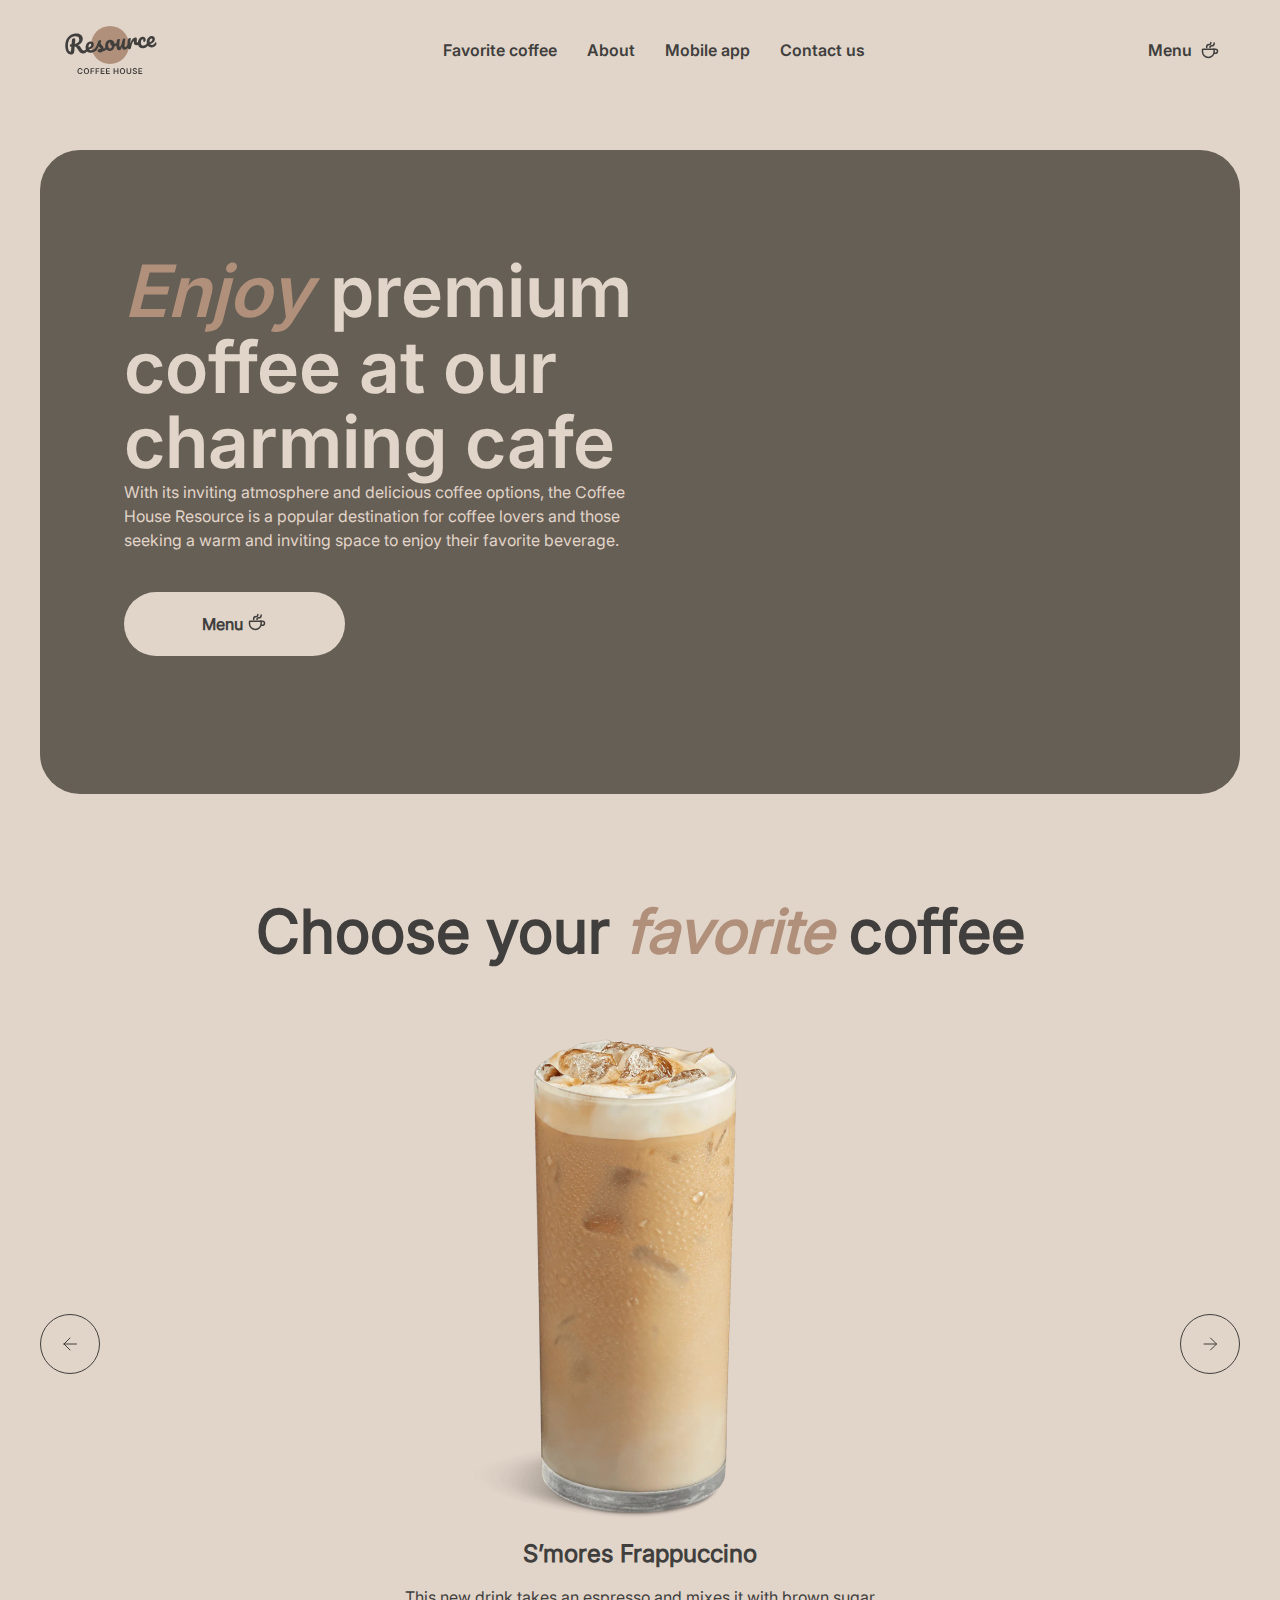
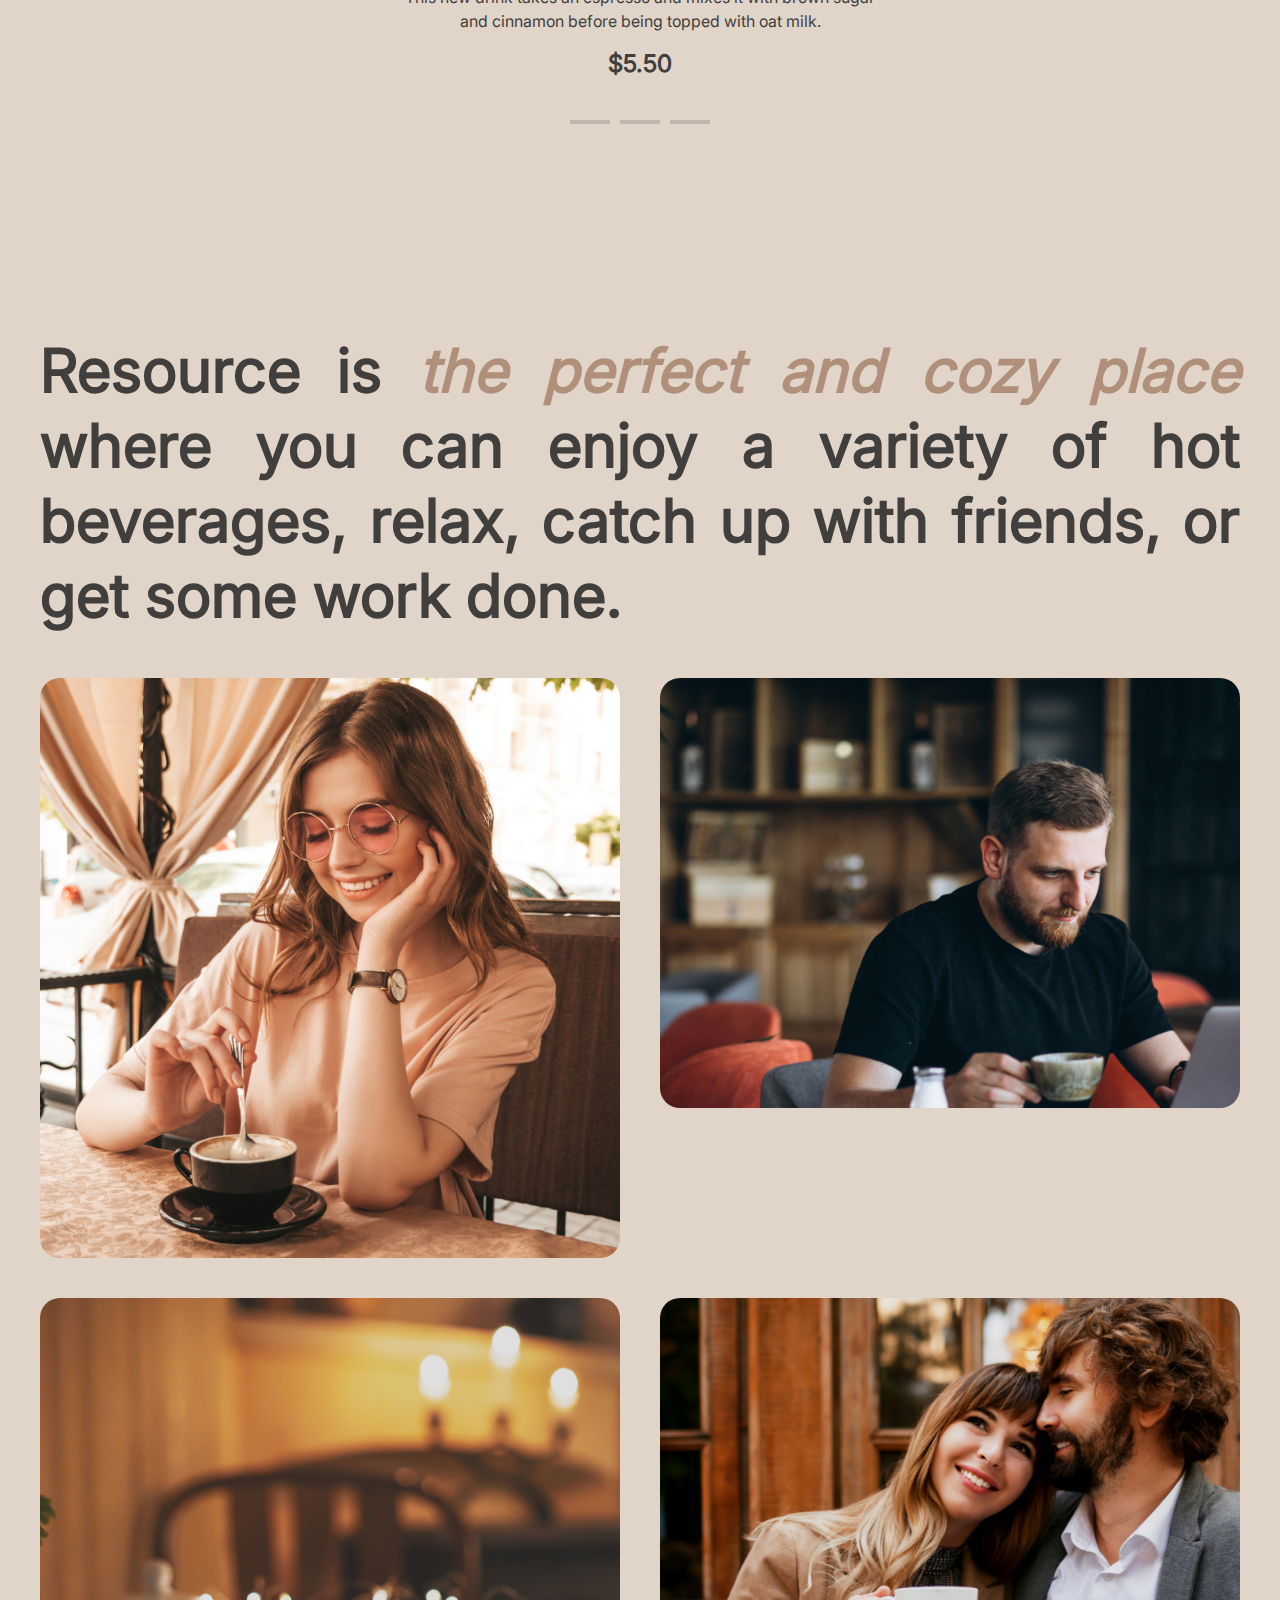
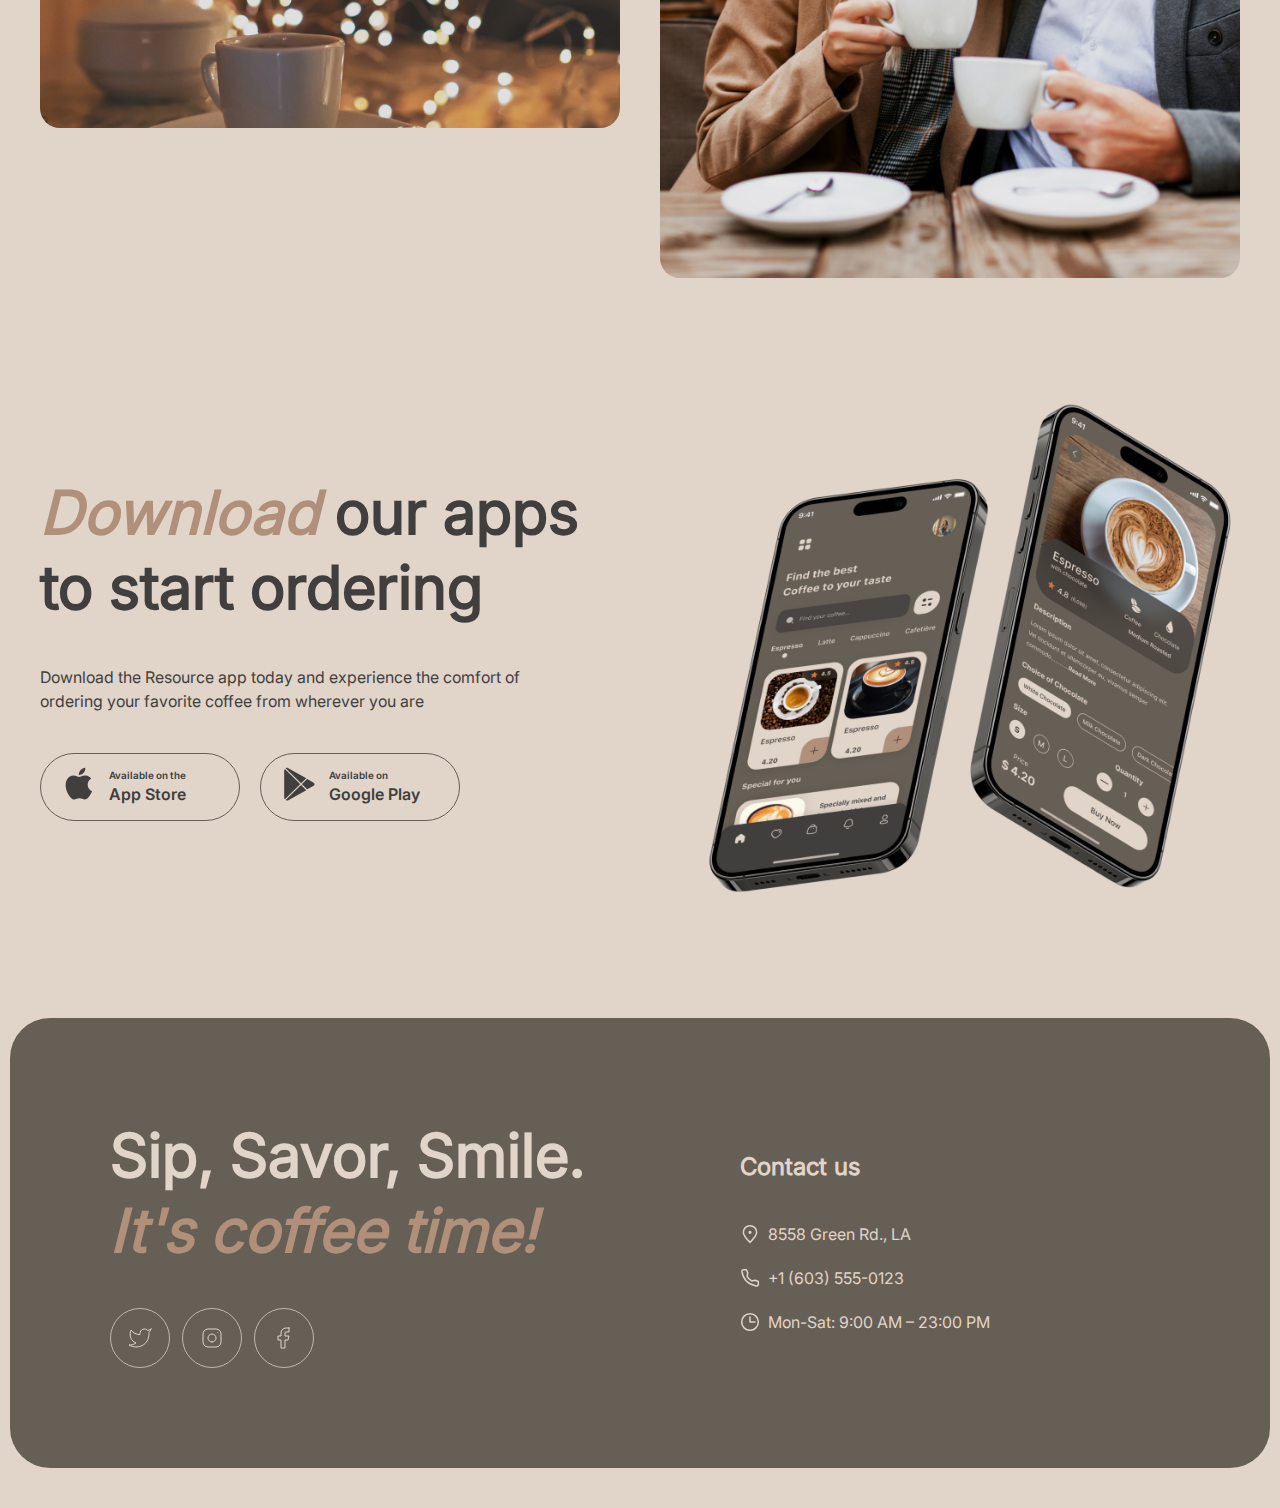
==== index.html @ 05551c0d "first commit" ====
<!DOCTYPE html>
<html lang="en">
  <head>
    <meta charset="UTF-8" />
    <meta name="viewport" content="width=device-width, initial-scale=1.0" />
    <link rel="stylesheet" href="./font/font.css" />
    <link rel="stylesheet" href="./style/style.css" />
    <link rel="stylesheet" href="./style/main.css" />
    <title>Coffee House</title>
  </head>
  <body>
    <div class="wrapper">
      <header>
        <div class="container">
          <div class="logo">
            <a href="index.html">
              <img src="./media/logo.svg" alt="logo" />
            </a>
          </div>
          <nav class="navbar">
            <ul class="navbar-list">
              <li class="navbar-list__item">
                <a href="index.html#">Favorite coffee</a>
              </li>
              <li class="navbar-list__item">
                <a href="index.html#">About</a>
              </li>
              <li class="navbar-list__item">
                <a href="index.html#">Mobile app</a>
              </li>
              <li class="navbar-list__item">
                <a href="index.html#">Contact us</a>
              </li>
            </ul>
          </nav>
          <a href="#menu" class="button_menu">
            <span>Menu</span>
            <img src="./media/coffee-cup.svg" alt="coffee-cup" />
          </a>

          <div class="burger">
            <div class="burger_icon"></div>
            <div class="burger_icon"></div>
          </div>
        </div>
      </header>

      <section>
        <div class="container">
          <div class="banner">
            <video
              src="./media/2909914-uhd_2732_1440_24fps.mp4"
              autoplay
              loop
              muted
            ></video>
            <div class="banner_text">
              <h1>
                <span class="accent_word">Enjoy</span> premium coffee at our
                charming cafe
              </h1>
              <p>
                With its inviting atmosphere and delicious coffee options, the
                Coffee House Resource is a popular destination for coffee lovers
                and those seeking a warm and inviting space to enjoy their
                favorite beverage.
              </p>

              <div class="banner_button">
                <a href="menuhtml">
                  <span>Menu</span>
                  <img src="./media/coffee-cup.svg" alt="coffeecup" />
                </a>
              </div>
            </div>
          </div>
        </div>
      </section>

      <section class="favorite">
        <div class="container choose">
          <h2>
            Choose your <span class="accent_word"> favorite </span> coffee
          </h2>
          <div class="slider">
            <div class="slicer">
              <div class="poli">
                <svg
                  width="14"
                  height="14"
                  viewBox="0 0 14 14"
                  fill="none"
                  xmlns="http://www.w3.org/2000/svg"
                >
                  <path
                    d="M13.5 7H1M1 7L7 1M1 7L7 13"
                    stroke="#403F3D"
                    stroke-linecap="round"
                    stroke-linejoin="round"
                  />
                </svg>
              </div>
              <div class="slicer-wrapper">
                <div class="slicer-slide">
                  <img src="./media/coffee-slider-1.png" alt="frap" />
                  <div class="slide-content">
                    <div class="title">S’mores Frappuccino</div>
                    <div class="description">
                      This new drink takes an espresso and mixes it with brown
                      sugar and cinnamon before being topped with oat milk.
                    </div>
                    <div class="price">$5.50</div>
                  </div>
                </div>
              </div>
              <div class="poli">
                <svg
                  width="14"
                  height="14"
                  viewBox="0 0 14 14"
                  fill="none"
                  xmlns="http://www.w3.org/2000/svg"
                >
                  <path
                    d="M1 7H13.5M13.5 7L7.5 1M13.5 7L7.5 13"
                    stroke="#403F3D"
                    stroke-linecap="round"
                    stroke-linejoin="round"
                  />
                </svg>
              </div>
            </div>
          <div class="bullets"></div>
          <div class="bullets"></div>
          <div class="bullets"></div>
        </div>
        </div>
      </section>

      <section>
        <div class="container">
          <div class="textblock">
            <h2>
              Resource is
              <span class="accent_word"> the perfect and cozy place </span>where
              you can enjoy a variety of hot beverages, relax, catch up with
              friends, or get some work done.
            </h2>
          </div>

          <div class="picblock-left">
            <div class="imgpic">
              <img src="./media/about-1.png" />
            </div>
            <div class="imgpic-hidden">
              <img src="./media/about-3.png" />
            </div>
          </div>

          <div class="picblock-right">
            <div class="imgpic-hidden">
              <img src="./media/about-2.png" />
            </div>
            <div class="imgpic">
              <img src="./media/about-4.png" />
            </div>
          </div>
        </div>
      </section>

      <section class="section-app">
        <div class="container">
          <div class="app-content">
            <h2>
              <span class="accent_word"> Download </span> our apps to start
              ordering
            </h2>
            <p class="app-content__text">
              Download the Resource app today and experience the comfort of
              ordering your favorite coffee from wherever you are
            </p>
            <div class="app-button__group">
              <a
                class="app-button"
                target="_blank"
                href="https://www.apple.com/app-store/"
              >
                <div class="app-button__svg">
                  <svg
                    width="36"
                    height="36"
                    viewBox="0 0 36 36"
                    fill="none"
                    xmlns="http://www.w3.org/2000/svg"
                  >
                    <path
                      d="M26.7063 18.6307C26.6694 14.6324 30.0641 12.6872 30.2193 12.5966C28.2967 9.86366 25.3169 9.49026 24.2697 9.46048C21.767 9.20369 19.3393 10.9206 18.0644 10.9206C16.764 10.9206 14.8008 9.48529 12.6848 9.52747C9.96196 9.56841 7.41468 11.1055 6.01762 13.4923C3.13444 18.359 5.28474 25.5108 8.04705 29.4446C9.42884 31.3712 11.0435 33.5223 13.1569 33.4466C15.2245 33.3635 15.9968 32.1614 18.4919 32.1614C20.9641 32.1614 21.6893 33.4466 23.8447 33.3983C26.0637 33.3635 27.4608 31.463 28.7942 29.519C30.3911 27.3108 31.0323 25.1362 31.0578 25.0245C31.0056 25.0071 26.7483 23.4229 26.7063 18.6307Z"
                      fill="#403F3D"
                    />
                    <path
                      d="M22.6347 6.87268C23.7468 5.51675 24.5076 3.67205 24.2964 1.80005C22.6869 1.86952 20.674 2.88554 19.5149 4.21169C18.4893 5.38029 17.5732 7.29571 17.8099 9.097C19.6179 9.2285 21.4743 8.20752 22.6347 6.87268Z"
                      fill="#403F3D"
                    />
                  </svg>
                </div>
                <div class="app-button__text">
                  <div class="app-button__subname">Available on the</div>
                  <div class="app-button__name">App Store</div>
                </div>
              </a>

              <a
                class="app-button"
                target="_blank"
                href="https://www.apple.com/app-store/"
              >
                <div class="app-button__svg">
                  <svg
                    width="36"
                    height="36"
                    viewBox="0 0 36 36"
                    fill="none"
                    xmlns="http://www.w3.org/2000/svg"
                  >
                    <path
                      d="M3.7558 3.20309C3.39335 3.57302 3.18359 4.14896 3.18359 4.89483V31.4995C3.18359 32.2454 3.39335 32.8213 3.7558 33.1913L3.84525 33.2725L19.1359 18.3701V18.0182L3.84525 3.11587L3.7558 3.20309Z"
                      fill="#403F3D"
                    />
                    <path
                      d="M26.0776 23.34L20.9863 18.3701V18.0182L26.0837 13.0482L26.1979 13.1129L32.2345 16.4618C33.9573 17.4122 33.9573 18.9761 32.2345 19.9325L26.1979 23.2754L26.0776 23.34Z"
                      fill="#403F3D"
                    />
                    <path
                      d="M25.2733 24.2008L20.0617 19.1196L4.68164 34.1167C5.25384 34.7031 6.18695 34.7738 7.24807 34.1873L25.2733 24.2008Z"
                      fill="#403F3D"
                    />
                    <path
                      d="M25.2733 12.1876L7.24807 2.20103C6.18695 1.62058 5.25384 1.69125 4.68164 2.27772L20.0617 17.2688L25.2733 12.1876Z"
                      fill="#403F3D"
                    />
                  </svg>
                </div>
                <div class="app-button__text">
                  <div class="app-button__subname">Available on</div>
                  <div class="app-button__name">Google Play</div>
                </div>
              </a>
            </div>
          </div>
          <div class="app-pic">
            <img src="./media/mobile-screens.png" />
          </div>
        </div>
      </section>

      <footer>
        <div class="container">
          <div class="footer-box">
            <div class="fut-left">
              <h2>
                Sip, Savor, Smile.
                <br />
                <span class="accent_word">It's coffee time!</span>
              </h2>
              <div class="fut-social">
                <a class="footer-social__border">
                  <svg
                    width="24"
                    height="24"
                    viewBox="0 0 24 24"
                    fill="none"
                    xmlns="http://www.w3.org/2000/svg"
                  >
                    <path
                      d="M23 3.01006C23 3.01006 20.9821 4.20217 19.86 4.54006C19.2577 3.84757 18.4573 3.35675 17.567 3.13398C16.6767 2.91122 15.7395 2.96725 14.8821 3.29451C14.0247 3.62177 13.2884 4.20446 12.773 4.96377C12.2575 5.72309 11.9877 6.62239 12 7.54006V8.54006C10.2426 8.58562 8.50127 8.19587 6.93101 7.4055C5.36074 6.61513 4.01032 5.44869 3 4.01006C3 4.01006 -1 13.0101 8 17.0101C5.94053 18.408 3.48716 19.109 1 19.0101C10 24.0101 21 19.0101 21 7.51006C20.9991 7.23151 20.9723 6.95365 20.92 6.68006C21.9406 5.67355 23 3.01006 23 3.01006Z"
                      stroke="#E1D4C9"
                      stroke-linecap="round"
                      stroke-linejoin="round"
                    />
                  </svg>
                </a>
                <a class="footer-social__border">
                  <svg
                    width="24"
                    height="24"
                    viewBox="0 0 24 24"
                    fill="none"
                    xmlns="http://www.w3.org/2000/svg"
                  >
                    <path
                      d="M12 16C14.2091 16 16 14.2091 16 12C16 9.79086 14.2091 8 12 8C9.79086 8 8 9.79086 8 12C8 14.2091 9.79086 16 12 16Z"
                      stroke="#E1D4C9"
                      stroke-linecap="round"
                      stroke-linejoin="round"
                    />
                    <path
                      d="M3 16V8C3 5.23858 5.23858 3 8 3H16C18.7614 3 21 5.23858 21 8V16C21 18.7614 18.7614 21 16 21H8C5.23858 21 3 18.7614 3 16Z"
                      stroke="#E1D4C9"
                    />
                    <path
                      d="M17.5 6.51L17.51 6.49889"
                      stroke="#E1D4C9"
                      stroke-linecap="round"
                      stroke-linejoin="round"
                    />
                  </svg>
                </a>
                <a class="footer-social__border">
                  <svg
                    width="24"
                    height="24"
                    viewBox="0 0 24 24"
                    fill="none"
                    xmlns="http://www.w3.org/2000/svg"
                  >
                    <path
                      d="M17 2H14C12.6739 2 11.4021 2.52678 10.4645 3.46447C9.52678 4.40215 9 5.67392 9 7V10H6V14H9V22H13V14H16L17 10H13V7C13 6.73478 13.1054 6.48043 13.2929 6.29289C13.4804 6.10536 13.7348 6 14 6H17V2Z"
                      stroke="#E1D4C9"
                      stroke-linecap="round"
                      stroke-linejoin="round"
                    />
                  </svg>
                </a>
              </div>
            </div>
            <div class="fut-right">
              <div class="fut-right-head">Contact us</div>
              <div class="fut-num">
                <a
                  target="_blank"
                  href="https://www.google.com/maps/dir/%D0%94%D0%BE%D1%81+%D0%9B%D0%BE%D0%BC%D0%B0%D1%81+Dos+Lomas/50.906,34.793992/@-51.9264527,-60.2954743,8.68z/data=!4m8!4m7!1m5!1m1!1s0xbc2ae1400f868f63:0x9d1201ed77d19d2d!2m2!1d-59.25!2d-51.783333!1m0?hl=ru&amp;entry=ttu"
                  class="footer-contact-item underline-hover"
                >
                  <img src="./media/pin-alt.svg" alt="pin-alt" />
                  <span class="footer-text">8558 Green Rd., LA</span>
                </a>
                <a
                  href="tel:+77292490039"
                  class="footer-contact-item underline-hover"
                >
                  <img src="./media/phone.svg" alt="phone" />
                  <span class="footer-text">+1 (603) 555-0123</span>
                </a>
                <div class="footer-contact-item">
                  <img src="./media/clock.svg" alt="clock" />
                  <span class="footer-text">Mon-Sat: 9:00 AM – 23:00 PM</span>
                </div>
              </div>
            </div>
          </div>
        </div>
      </footer>
    </div>
  </body>
</html>
---- font/font.css ----
@font-face {
  font-family: "Inter-Reg";
  src: url("./Inter_18pt-Regular.ttf");
  font-weight: 400;

}
@font-face {
    font-family: "Inter-bold";
    src: url("./Inter_18pt-SemiBold.ttf");
font-weight: 400;
}
---- style/style.css ----
/* Reset and base styles  */
* {
  padding: 0px;
  margin: 0px;
  border: none;
}

*,
*::before,
*::after {
  box-sizing: border-box;
}

/* Links */

a,
a:link,
a:visited {
  text-decoration: none;
  color: inherit;
}

a:hover {
  text-decoration: none;
}

/* Common */
aside,
nav,
footer,
header,
section,
main {
  display: block;
}

h1,
h2,
h3,
h4,
h5,
h6,
p {
  font-size: inherit;
  font-weight: inherit;
}

ul,
ul li {
  list-style: none;
}

img {
  vertical-align: top;
}

img,
svg {
  max-width: 100%;
  height: auto;
}

address {
  font-style: normal;
}

/* Form */

input,
textarea,
button,
select {
  font-family: inherit;
  font-size: inherit;
  color: inherit;
  background-color: transparent;
}

input::-ms-clear {
  display: none;
}

button,
input[type="submit"] {
  display: inline-block;
  box-shadow: none;
  background-color: transparent;
  background: none;
  cursor: pointer;
}

input:focus,
input:active,
button:focus,
button:active {
  outline: none;
}

button::-moz-focus-inner {
  padding: 0;
  border: 0;
}

label {
  cursor: pointer;
}

legend {
  display: block;
}
body {
  --text-dark: #403f3d;
  --text-light: #e1d4c9;
  --text-accent: #b0907a;
  --back-body: #e1d4c9;
  --back-container: #665f55;
  --back-backdrop: #403f3d;
  --border-light: #c1b6ad;
  --border-dark: #665f55;
  color: var(--text-dark);
  background-color: var(--back-body);
  font-size: 16px;
  font-weight: 400;
  line-height: 24px;
  font-family: "Inter-Reg";
}
.wrapper {
}
.container {
  max-width: 1960px;
  padding: 0 40px;
  margin: 0 auto;
  z-index: -1;

  /* max-height: 664px; */
}

h1 {
  font-size: 72px;
  font-weight: 600;
  line-height: 75.6px;
  font-family: "Inter-bold";
}
h2 {
  font-size: 60px;
  font-weight: 600;
  line-height: 75px;
  font-family: "Inter-Reg";
}

section {
  padding: 50px 0;
}
@media (max-width: 1000px) {
  .container{
    padding: 0 40px;
  }
}
@media (max-width: 500px) {
  h1 {
    font-size: 42px;
    font-weight: 600;
    line-height: 48.36px;
    font-family: "Inter-bold";
  }
  h2 {
    font-size: 32px;
    font-weight: 600;
    line-height: 40px;
    font-family: "Inter-Reg";
    text-align: left;
  }
  .container{
    padding: 0 16px;
  }
}
.head-text__menu{
  text-align: center;

}
---- style/main.css ----
/* ----------------------------------------- header -------------------------------------*/
header {
  font-family: "Inter-Reg";
  font-family: "Inter-bold";
  margin: 20px;
}
header .container {
  display: flex;
  justify-content: space-between;
  align-items: center;
}
header a {
  color: var(--text-dark);
}
.logo {
}
.logo img {
}
.navbar {
}
.navbar-list {
  display: flex;
  gap: 30px;
}
.navbar-list__item {
}
.navbar-list__item a {
}
.button_menu {
  display: flex;
  gap: 8px;
  align-items: center;
}
.menubar a {
}

/* ------------------------------- main banner --------------------------- */
button:hover {
  text-decoration: underline;
  height: 3px;
  color: var(--text-dark);
  width: 0%;
  transition: width 0.4s ease-in-out;
}
video {
  width: 100%;
  height: 644px;
  border-radius: 40px;
  object-fit: cover;
  position: relative;
}
.accent_word {
  color: var(--text-accent);
  font-style: oblique;
}
.banner_text {
  color: var(--text-light);
  position: absolute;
  width: 44%;
  top: 16%;
  left: 7%;
  /* display: flex; */
  flex-direction: column;
  justify-content: space-between;
  align-items: flex-start;
}
p {
  font-size: 16px;
  font-weight: 400;
  line-height: 24px;
  /* font-family: "Inter-Reg"; */
  /* position: absolute; */
}
.banner {
  display: block;
  width: 100%;
  align-items: center;
  height: 644px;
  background: var(--back-container);
  border-radius: 40px;
  position: relative;
}
.banner_button {
  display: flex;
  align-items: flex-end;
  width: fit-content;
  font-weight: 600;
  color: var(--text-dark);
  cursor: pointer;
  padding: 20px 78px;
  border-radius: 100px;
  background-color: var(--text-light);
  justify-content: end;
  box-sizing: border-box;
  align-items: flex-end;
  margin: 40px 0px;
}
@media (max-width: 1000px) {
  .banner_text {
    width: 100%;
    height: 100%;
    top: 0%;
    left: 0%;
    padding: 100px 98px 100px 60px;
  }
}
@media (max-width: 730px) {
  .banner_text {
    width: 100%;
    height: 100%;
    top: 0%;
    left: 0%;
    padding: 60px 16px;
  }
  .banner_text h1 {
    font-size: 42px;
    font-weight: 600;
    line-height: 48.36px;
    font-family: "Inter-bold";
  }
}

/* ------------------------------- slider --------------------------- */

.favorite {
  justify-content: space-between;
}
.container.choose {
  text-align: center;
}
.favorite.slider {
  /* position: relative; */
  display: flex;
  justify-content: center;
  align-items: center;
}
.slicer {
  overflow: hidden;
  width: 100%;
  justify-content: space-between;
  padding-bottom: 30px;
  display: flex;
  align-items: center;
  padding-top: 40px;
}
.slicer-slide {
  display: flex;
  flex-direction: column;
  align-items: center;
  cursor: grab;
  justify-content: center;
  align-content: center;
}

.description {
}
.slide-content {
  display: flex;
  flex-direction: column;
  align-items: center;
  gap: 16px;
  max-width: 480px;
  text-align: center;
}
.card {
  display: none;
}
.card.active {
  display: block;
}
.slide-content .price {
  font-weight: 600;
  font-size: 24px;
  line-height: 30px;
}
.slide-content .title {
  font-weight: 600;
  font-size: 24px;
  line-height: 30px;
}
.slicer-wrapper {
  display: flex;
  transition: all 0.7s;
}
.slicerbut {
  position: absolute;
  display: flex;
  justify-content: center;
  align-items: center;
  height: 60px;
  width: 60px;
  border: 1px solid var(--text-dark);
  border-radius: 50%;
  transform: rotate(180deg);
  align-items: stretch;
}
.slicerbut-next {
  top: 45%;
  right: 0%;
  transform: rotate(180deg);
}
.slicerbut-prev {
  top: 45%;
  left: 0%;
  transform: rotate(180deg);
}

.poli {
  width: 60px;
  height: 60px;
  border-radius: 50%;
  border: 1px solid var(--text-dark);
  justify-content: center;
  display: flex;
  align-items: center;
}
.slider .bullets {
  width: 40px;
  height: 4px;
  border: 1px solid var(--border-light);
  background-color: var(--border-light);
  justify-content: center;
  margin: 3px;
  display: inline-flex;
}
@media (max-width: 1000px) {
  .navbar,
  .button_menu {
    display: none;
  }
  .slicer {
    width: 100%;
  }
  .burger {
    display: flex;
    width: 100%;
    padding: 10px 18px;
    box-shadow: 0px 1px 1px rgba(0, 0, 0, 0.15);
    border-radius: 3px;
  }
}
@media (max-width: 500px) {
  .textblock {
    align-items: start;
  }
  .poli {
    display: none;
  }
  .footer-box {
    flex-direction: column;
  }
}
.burger {
  display: none;
  justify-content: center;
  flex-direction: column;
  align-items: center;
  position: relative;
  width: 44px;
  height: 44px;
  gap: 8px;
  cursor: pointer;
  border: 1px solid var(--text-dark);
  border-radius: 50%;
}
.burger_icon {
  width: 16px;
  height: 1.5px;
  background-color: var(--text-dark);
  /* position: absolute; */
  transition: all 0.3s;
}
/* .burger_icon:ch2 {
  transform: rotate(0) translate(-0, -4px);
}
.burger_icon:ch1 {
  transform: rotate(0) translate(0, 4px);
} */
.textblock {
  text-align: justify;
  flex-wrap: nowrap;
  padding-top: 100px;
  padding-bottom: 45px;
}
.choose h2 {
  text-align: center;
}
.picblock-left {
  display: flex;
  /* flex-direction: column; */
  gap: 40px;
  justify-content: left;
  width: 100%;
  padding-bottom: 40px;
}
.picblock-right {
  display: flex;
  /* flex-direction: column; */
  gap: 40px;
  justify-content: right;
  width: 100%;
}
.imgpic {
  overflow: hidden;
  border-radius: 20px;
  max-width: 660px;
  max-height: 590px;
  display: grid;
}
.imgpic-hidden {
  overflow: hidden;
  border-radius: 20px;
  max-width: 660px;
  max-height: 430px;
}
.picbox {
  max-width: 1380px;
  padding: 0 10px;
  margin: 0 auto;
  height: 100%;
}

/*------------------------------------ section-app ------------------------------------ */

.section-app {
}
.section-app .container {
  display: flex;
  justify-content: space-between;
  align-items: center;
}

.app-content {
  width: 45%;
  display: flex;
  flex-direction: column;
  gap: 40px;
}
.app-content h2 {
}
.app-content__text {
}
.app-button__group {
  display: flex;
  align-items: center;
  flex-wrap: wrap;
  gap: 20px;
}

.app-button {
  width: 200px;
  display: flex;
  align-items: center;

  gap: 8px;
  color: var(--text-dark);
  gap: 12px;
  background-color: transparent;
  padding: 12px 20px;
  border: 1px solid var(--border-dark);
  border-radius: 100px;
  cursor: pointer;
  transition: all 0.3s;
}
.app-button__svg {
}
.app-button__text {
  display: flex;
  flex-direction: column;
  justify-content: space-between;
  font-family: "Inter-bold";
  font-weight: 600;
  text-wrap: nowrap;
}

.app-button__subname {
  font-size: 10px;
  line-height: 14px;
}
.app-button__name {
}
.app-pic {
  width: 45%;
}
@media (max-width: 1000px) {
  .section-app .container {
    flex-direction: column;
    gap: 100px;
  }
  .app-content {
    width: 100%;
  }
  .app-pic {
    width: 100%;
  }
  .imgpic-hidden {
    visibility: hidden;
    display: none;
  }
}
@media (max-width: 500px) {
  .imgpic-hidden {
    visibility: hidden;
    display: none;
  }
  .footer-box {
    flex-direction: column;
    flex-wrap: wrap;
  }
}
/*------------------------------------ section-app end ------------------------------------ */
/* .appbox {
  display: flex;
  justify-content: space-between;
  padding-left: 40px;
  padding-right: 40px;
} */
/* .apptext {
  width: 45%;
  display: flex;
  flex-direction: column;
  gap: 40px;
  text-align: left;
} */
/* .picapp {
  width: 45%;
} */

footer {
  margin-top: 50px;
  margin-bottom: 40px;
}
footer .container {
  max-width: 1360px;
  padding: 0 10px;
  margin: 0 auto;
  max-height: 100%;
}
.footer-box {
  display: flex;
  align-items: center;
  gap: 100px;
  padding: 100px;
  border-radius: 40px;
  background-color: var(--border-dark);
}
.fut-left {
  width: 50%;
  color: var(--text-light);
  display: flex;
  justify-content: left;
  text-wrap: nowrap;
  flex-direction: column;
}
.fut-social {
  display: flex;
  gap: 12px;
  margin-top: 40px;
}
.footer-social__border {
  height: 60px;
  width: 60px;
  display: flex;
  justify-content: center;
  align-items: center;
  border-radius: 50%;
  border: 1px solid var(--border-light);
  cursor: pointer;
  transition: all 0.3s;
}
.fut-right {
  display: flex;
  justify-content: right;
  flex-direction: column;
}
.fut-right-head {
  font-weight: 600;
  font-size: 24px;
  line-height: 30px;
  color: var(--text-light);
}
.fut-num {
  display: flex;
  flex-direction: column;
  gap: 20px;
  padding-top: 40px;
}
.footer-contact-item {
  width: fit-content;
  display: flex;
  gap: 8px;
}
.footer-text {
  color: var(--text-light);
  font-family: "Inter-Reg";
  font-size: medium;
}
.butapp-text {
  display: flex;
  flex-direction: column;
  gap: 2px;
  transition: all 0.3s;
}

@media (max-width: 1000px) {
  .footer-box {
    flex-direction: column;
    align-items: flex-start;
  }
}
@media (max-width: 500px) {
  .footer-box {
    flex-direction: column;
    align-items: flex-start;
  }
}
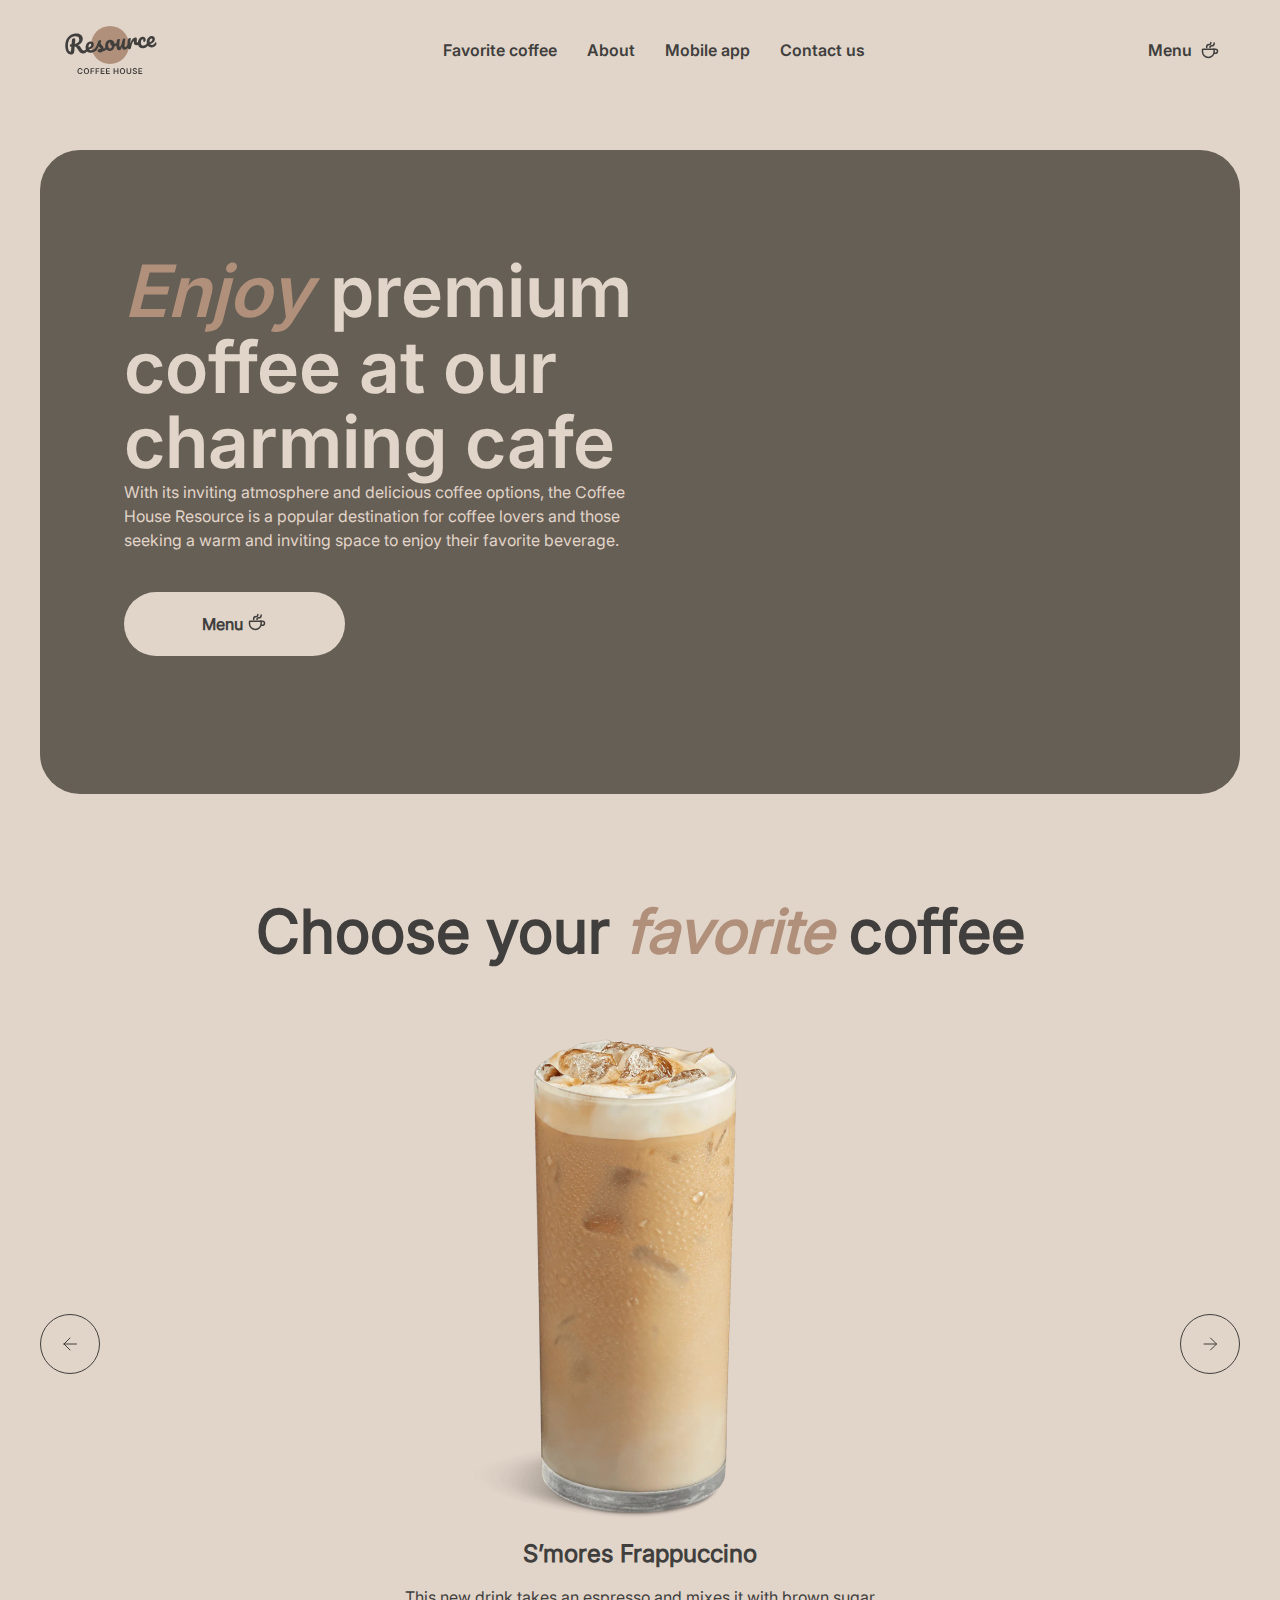
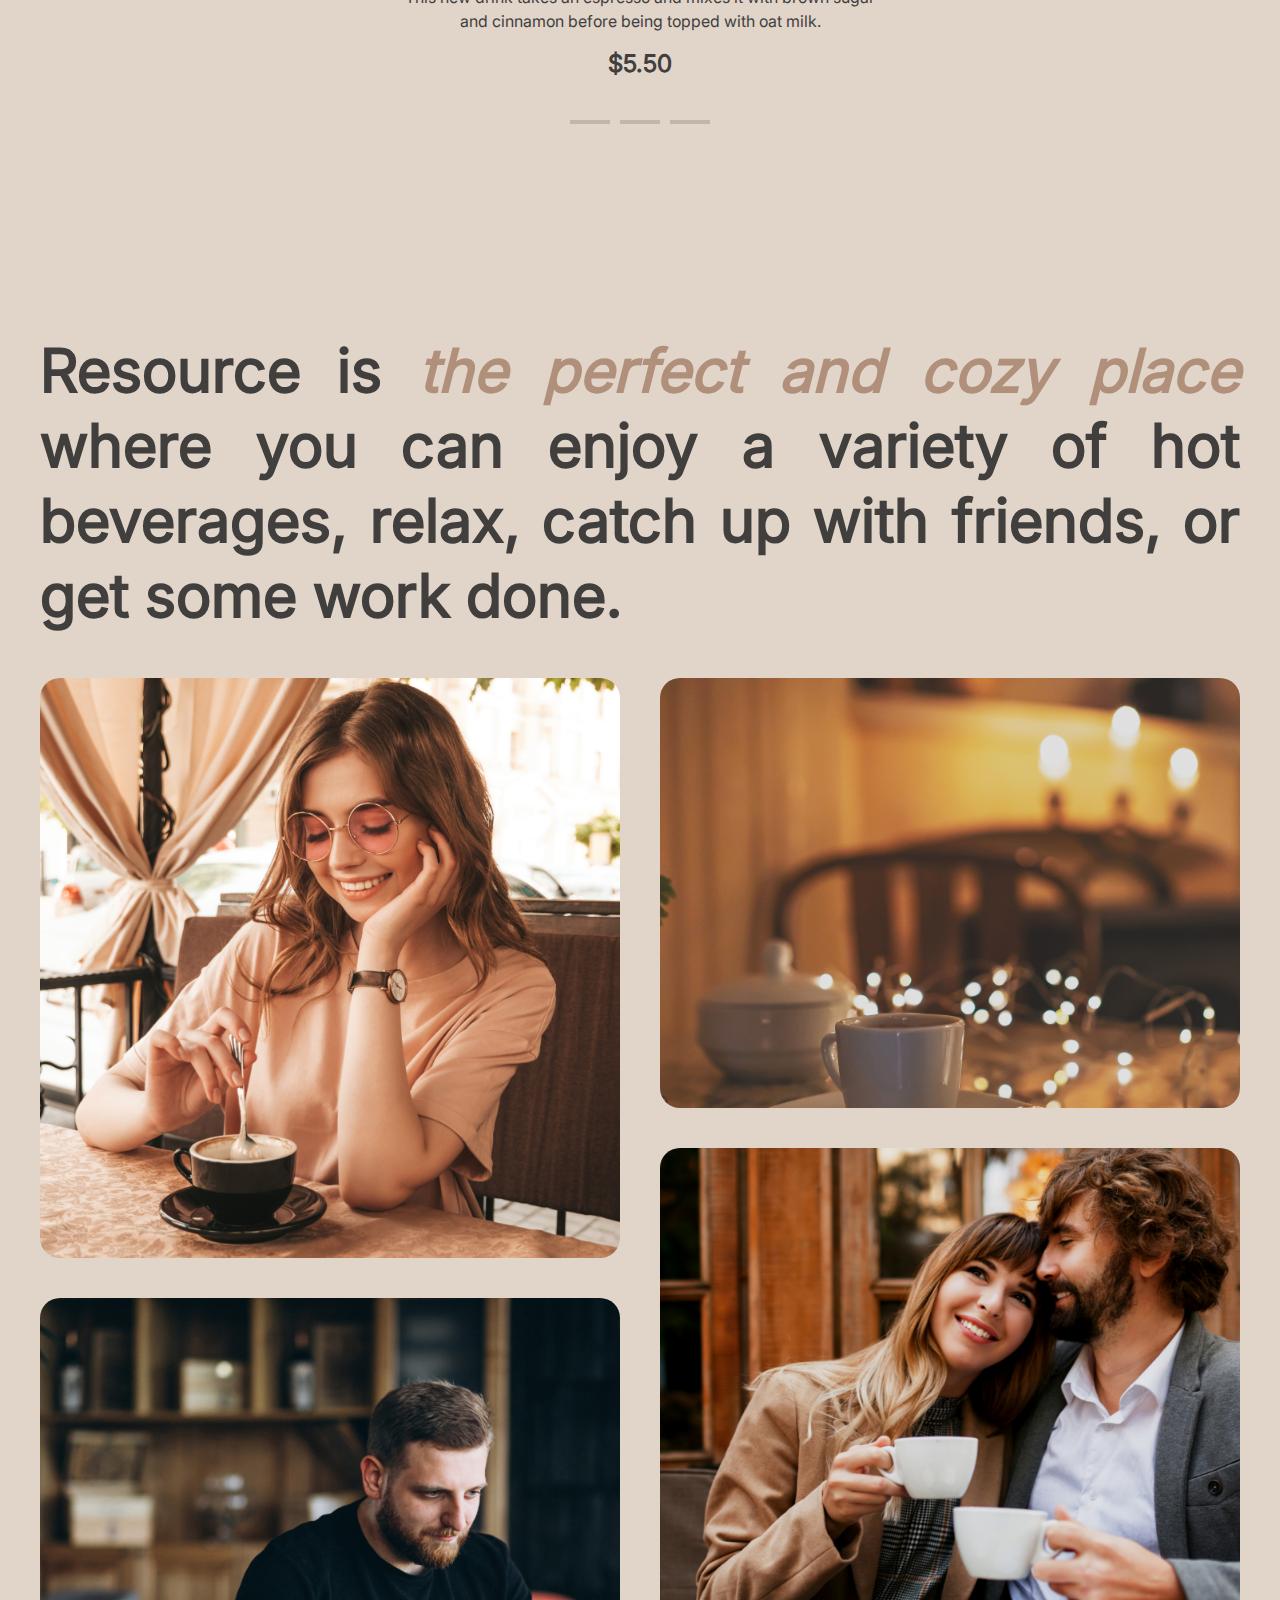
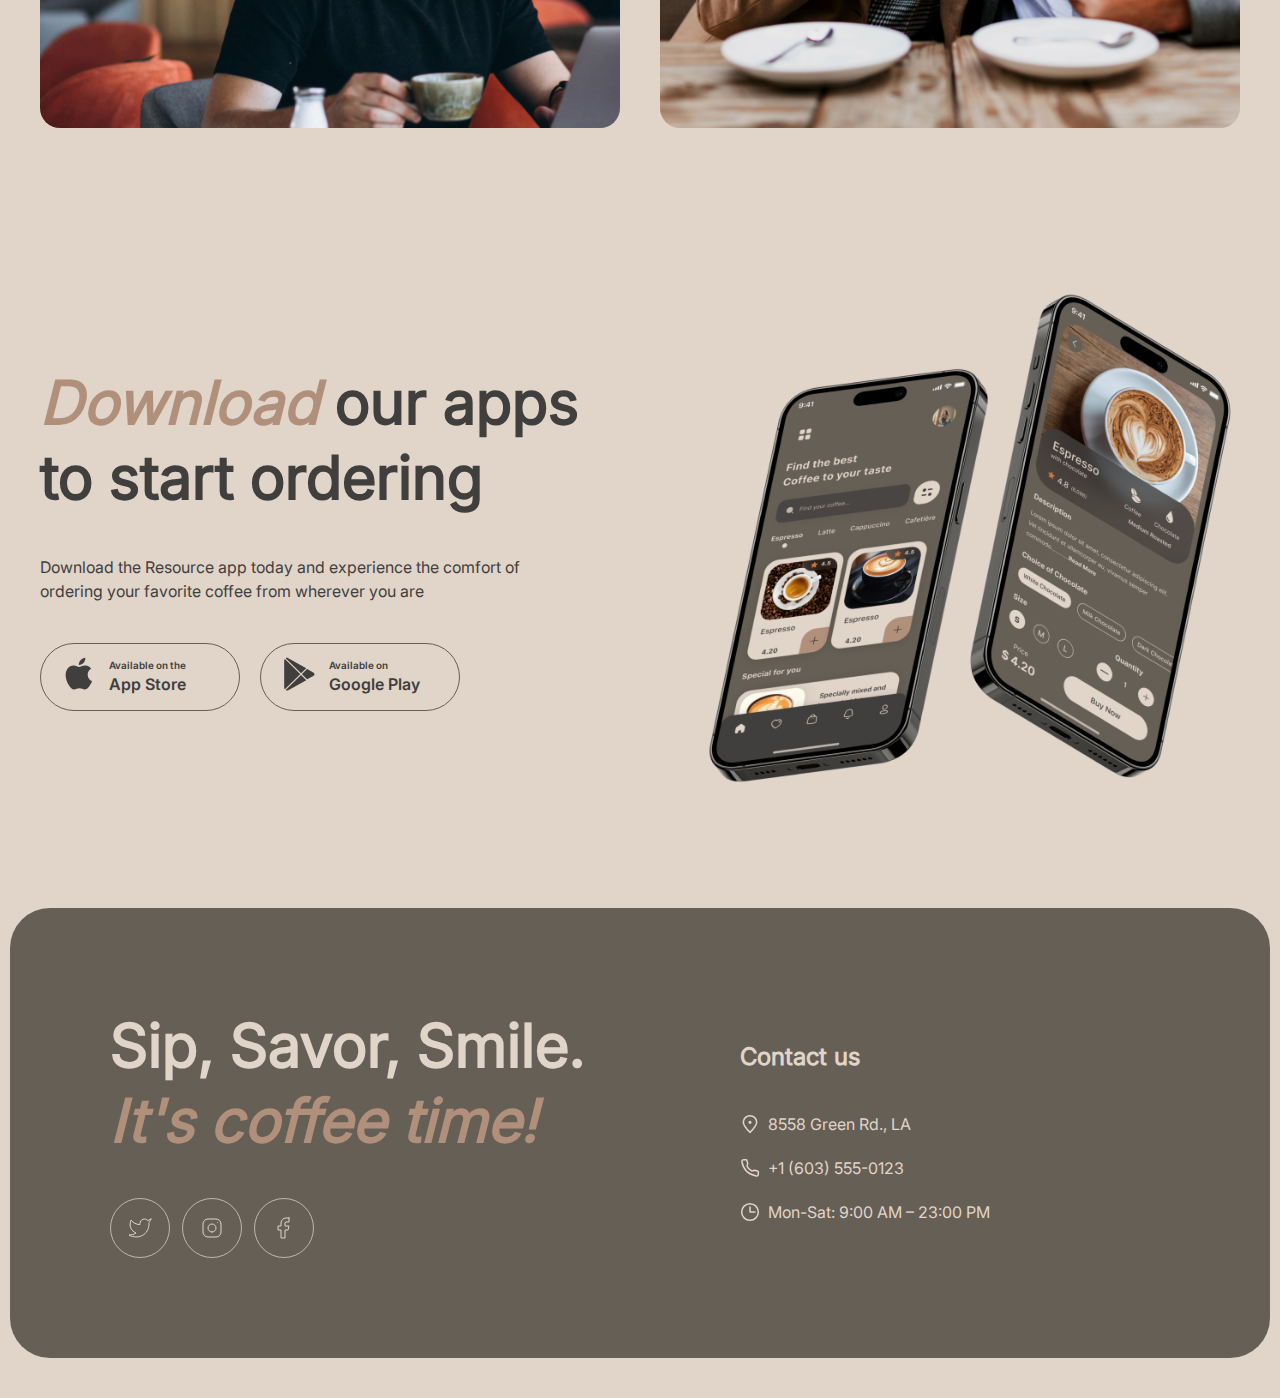
==== commit 16cb456f: "fix: fix some bags" ====
--- a/index.html
+++ b/index.html
@@ -33,7 +33,7 @@
               </li>
             </ul>
           </nav>
-          <a href="#menu" class="button_menu">
+          <a href="./menu.html" class="button_menu">
             <span>Menu</span>
             <img src="./media/coffee-cup.svg" alt="coffee-cup" />
           </a>
@@ -44,7 +44,6 @@
           </div>
         </div>
       </header>
-
       <section>
         <div class="container">
           <div class="banner">
@@ -136,36 +135,36 @@
         </div>
         </div>
       </section>
-
       <section>
         <div class="container">
           <div class="textblock">
             <h2>
               Resource is
               <span class="accent_word"> the perfect and cozy place </span>where
-              you can enjoy a variety of hot beverages, relax, catch up with
+              you can enjoy a variety of hot beverages, relax, catch up with 
               friends, or get some work done.
             </h2>
           </div>
-
-          <div class="picblock-left">
-            <div class="imgpic">
-              <img src="./media/about-1.png" />
-            </div>
-            <div class="imgpic-hidden">
-              <img src="./media/about-3.png" />
-            </div>
-          </div>
-
-          <div class="picblock-right">
-            <div class="imgpic-hidden">
-              <img src="./media/about-2.png" />
-            </div>
-            <div class="imgpic">
-              <img src="./media/about-4.png" />
-            </div>
-          </div>
-        </div>
+          <div class="picblock">
+            <div class="picblock-left">
+              <div class="imgpic">
+                <img src="./media/about-1.png" />
+              </div>
+              <div class="imgpic-hidden">
+                <img src="./media/about-3.png" />
+              </div>
+            </div>
+          
+            <div class="picblock-right">
+              <div class="imgpic-hidden">
+                <img src="./media/about-2.png" />
+              </div>
+              <div class="imgpic">
+                <img src="./media/about-4.png" />
+              </div>
+            </div>
+          </div>
+         
       </section>
 
       <section class="section-app">
--- a/style/style.css
+++ b/style/style.css
@@ -127,7 +127,7 @@
 .wrapper {
 }
 .container {
-  max-width: 1960px;
+  max-width: 1360px;
   padding: 0 40px;
   margin: 0 auto;
   z-index: -1;
@@ -174,7 +174,15 @@
     padding: 0 16px;
   }
 }
+.container-menu{
+
+}
+.title-menu{
+display: flex;
+justify-content: center;
+}
 .head-text__menu{
   text-align: center;
-
+  max-width: 800px;
+ 
 }
--- a/style/main.css
+++ b/style/main.css
@@ -285,9 +285,13 @@
 .choose h2 {
   text-align: center;
 }
+.picblock {
+  display: flex;
+  gap: 40px;
+}
 .picblock-left {
   display: flex;
-  /* flex-direction: column; */
+  flex-direction: column;
   gap: 40px;
   justify-content: left;
   width: 100%;
@@ -295,7 +299,7 @@
 }
 .picblock-right {
   display: flex;
-  /* flex-direction: column; */
+  flex-direction: column;
   gap: 40px;
   justify-content: right;
   width: 100%;
@@ -382,6 +386,15 @@
 .app-pic {
   width: 45%;
 }
+.card-menu {
+  min-height: 506px;
+  display: none;
+  grid-template-columns: 1fr;
+  grid-template-rows: 310px 1fr;
+  border-radius: 40px;
+  border: 1px solid var(--border-light);
+  cursor: pointer;
+}
 @media (max-width: 1000px) {
   .section-app .container {
     flex-direction: column;
@@ -397,6 +410,9 @@
     visibility: hidden;
     display: none;
   }
+  /* .menu-catalogue{
+grid-template-columns: repeat(2, 1fr);
+  } */
 }
 @media (max-width: 500px) {
   .imgpic-hidden {
@@ -407,6 +423,13 @@
     flex-direction: column;
     flex-wrap: wrap;
   }
+  /* .menu-catalogue{
+grid-template-columns: none;
+  } */
+}
+.menu-container {
+  margin-left: 40px;
+  margin-right: 40px;
 }
 /*------------------------------------ section-app end ------------------------------------ */
 /* .appbox {
@@ -514,3 +537,79 @@
     align-items: flex-start;
   }
 }
+.head-menu__buttons {
+  display: flex;
+  justify-content: center;
+  gap: 16px;
+  margin-bottom: 40px;
+  margin-top: 40px;
+}
+.button-item__menu {
+  display: flex;
+  align-items: center;
+  gap: 8px;
+  border-radius: 100px;
+  background-color: transparent;
+  border: 1px solid var(--border-light);
+  padding: 8px 16px 8px 8px;
+  cursor: pointer;
+  transition: all 0.3s;
+}
+.button-item {
+  display: flex;
+  justify-content: center;
+  align-items: center;
+  width: 30px;
+  height: 30px;
+  border-radius: 50%;
+  background-color: var(--border-light);
+  transition: all 0.3s;
+}
+.menu-catalogue {
+  display: grid;
+  grid-template-columns: repeat(4, 1fr);
+  gap: 40px;
+}
+.menu-catalogue img {
+  width: 100%;
+  height: 100%;
+  object-fit: cover;
+}
+
+@media (max-width: 1000px) {
+  .menu-catalogue {
+    grid-template-columns: repeat(2, 1fr);
+  }
+}
+@media (max-width: 500px) {
+  .menu-catalogue {
+    grid-template-columns: repeat(1, 1fr);
+  }
+}
+.menu-card__img {
+  overflow: hidden;
+  height: 100%;
+  border-radius: 40px;
+}
+.menu-card__info {
+  height: 100%;
+  display: grid;
+  grid-template-rows: auto 1fr auto;
+  gap: 12px;
+  padding: 20px;
+}
+.menu-card__head {
+  font-weight: 600;
+  font-size: 24px;
+  line-height: 30px;
+}
+.menu-card__text {
+}
+.menu-card__price {
+  font-weight: 600;
+  font-size: 24px;
+  line-height: 30px;
+}
+.card-menu.active {
+  display: grid;
+}
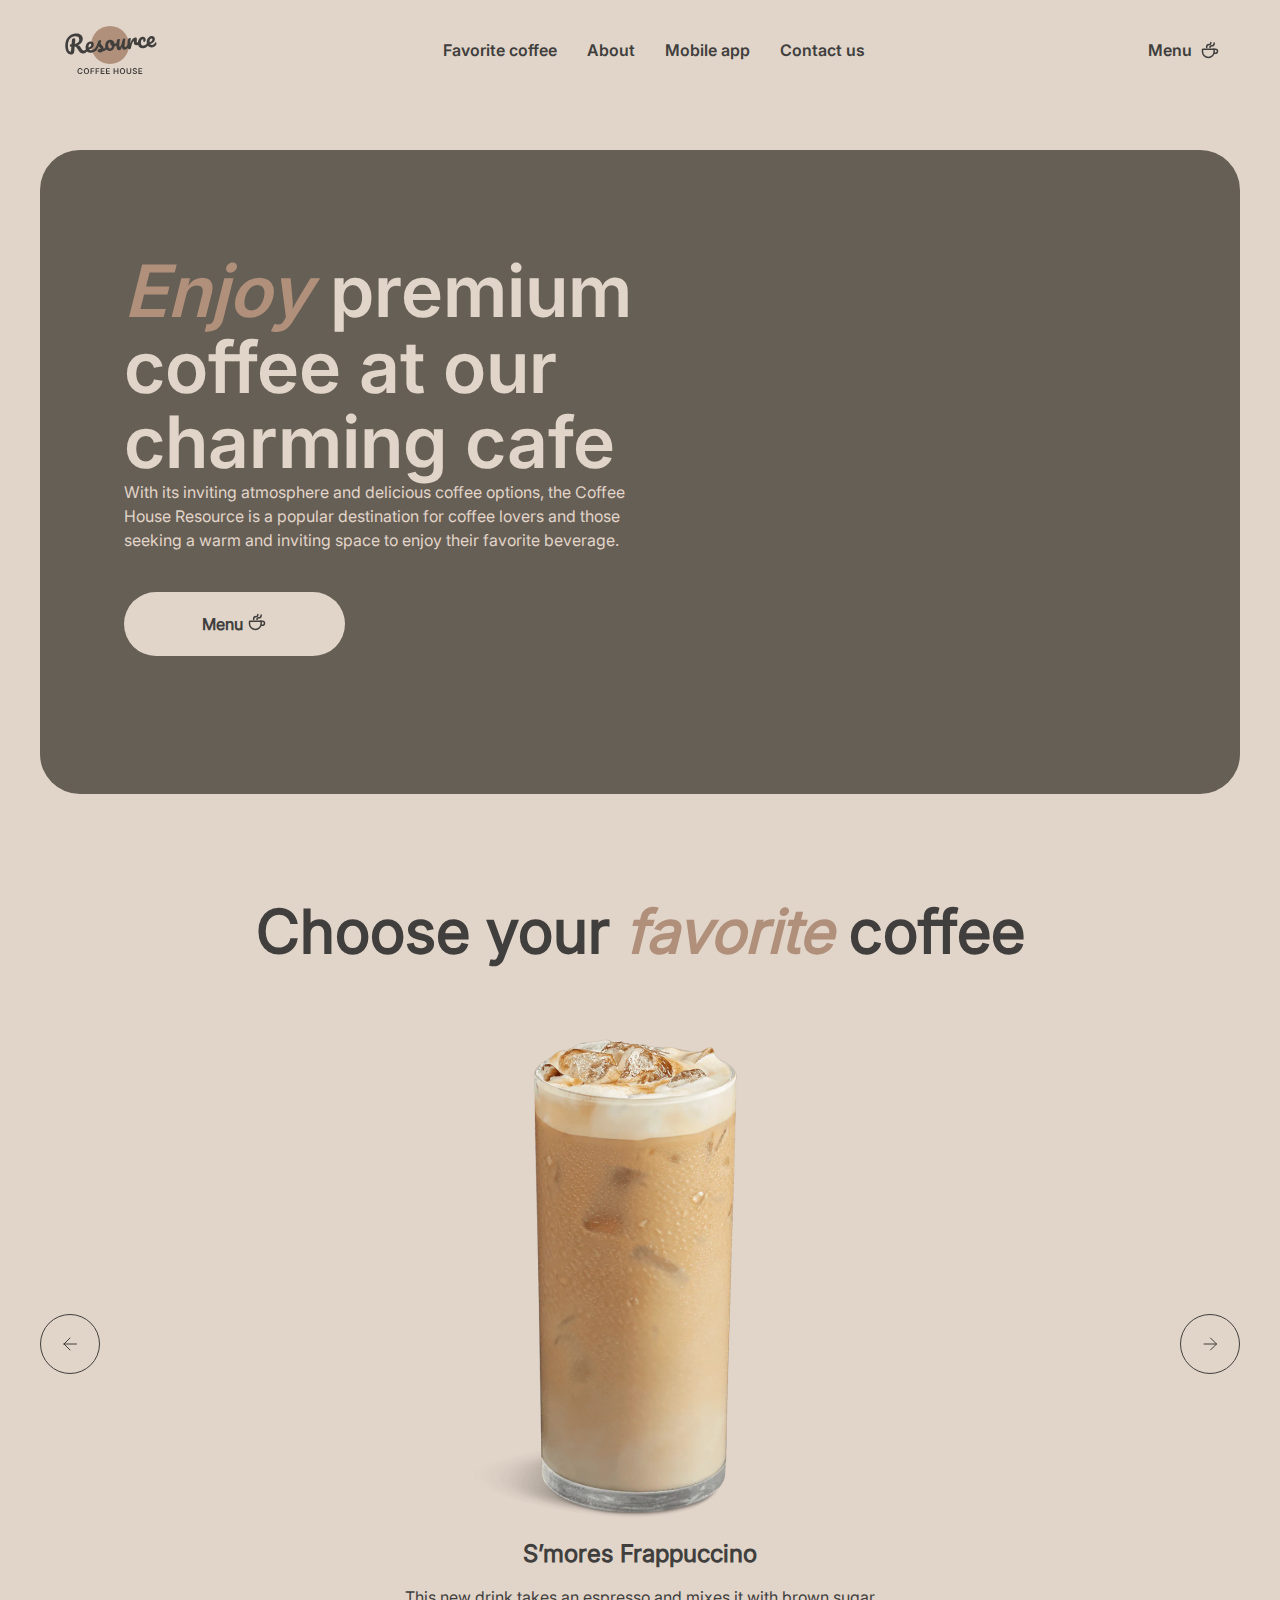
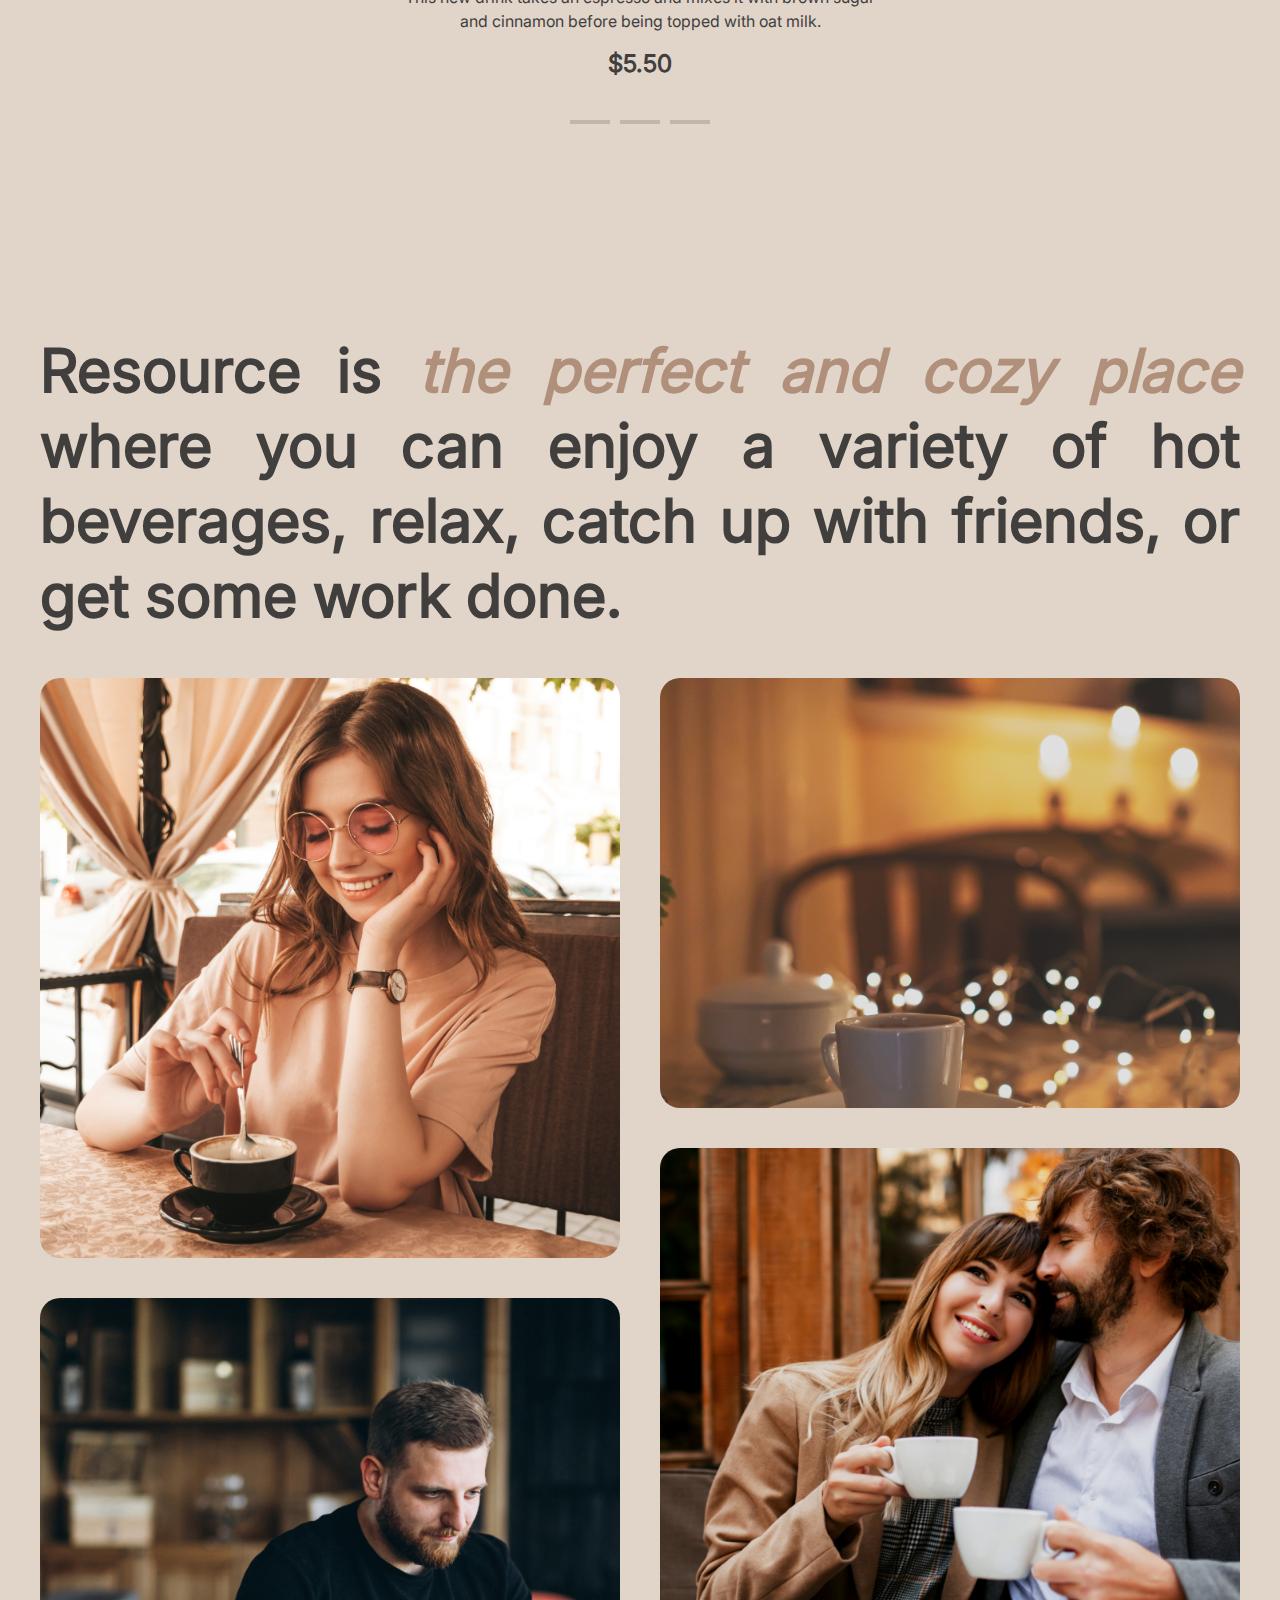
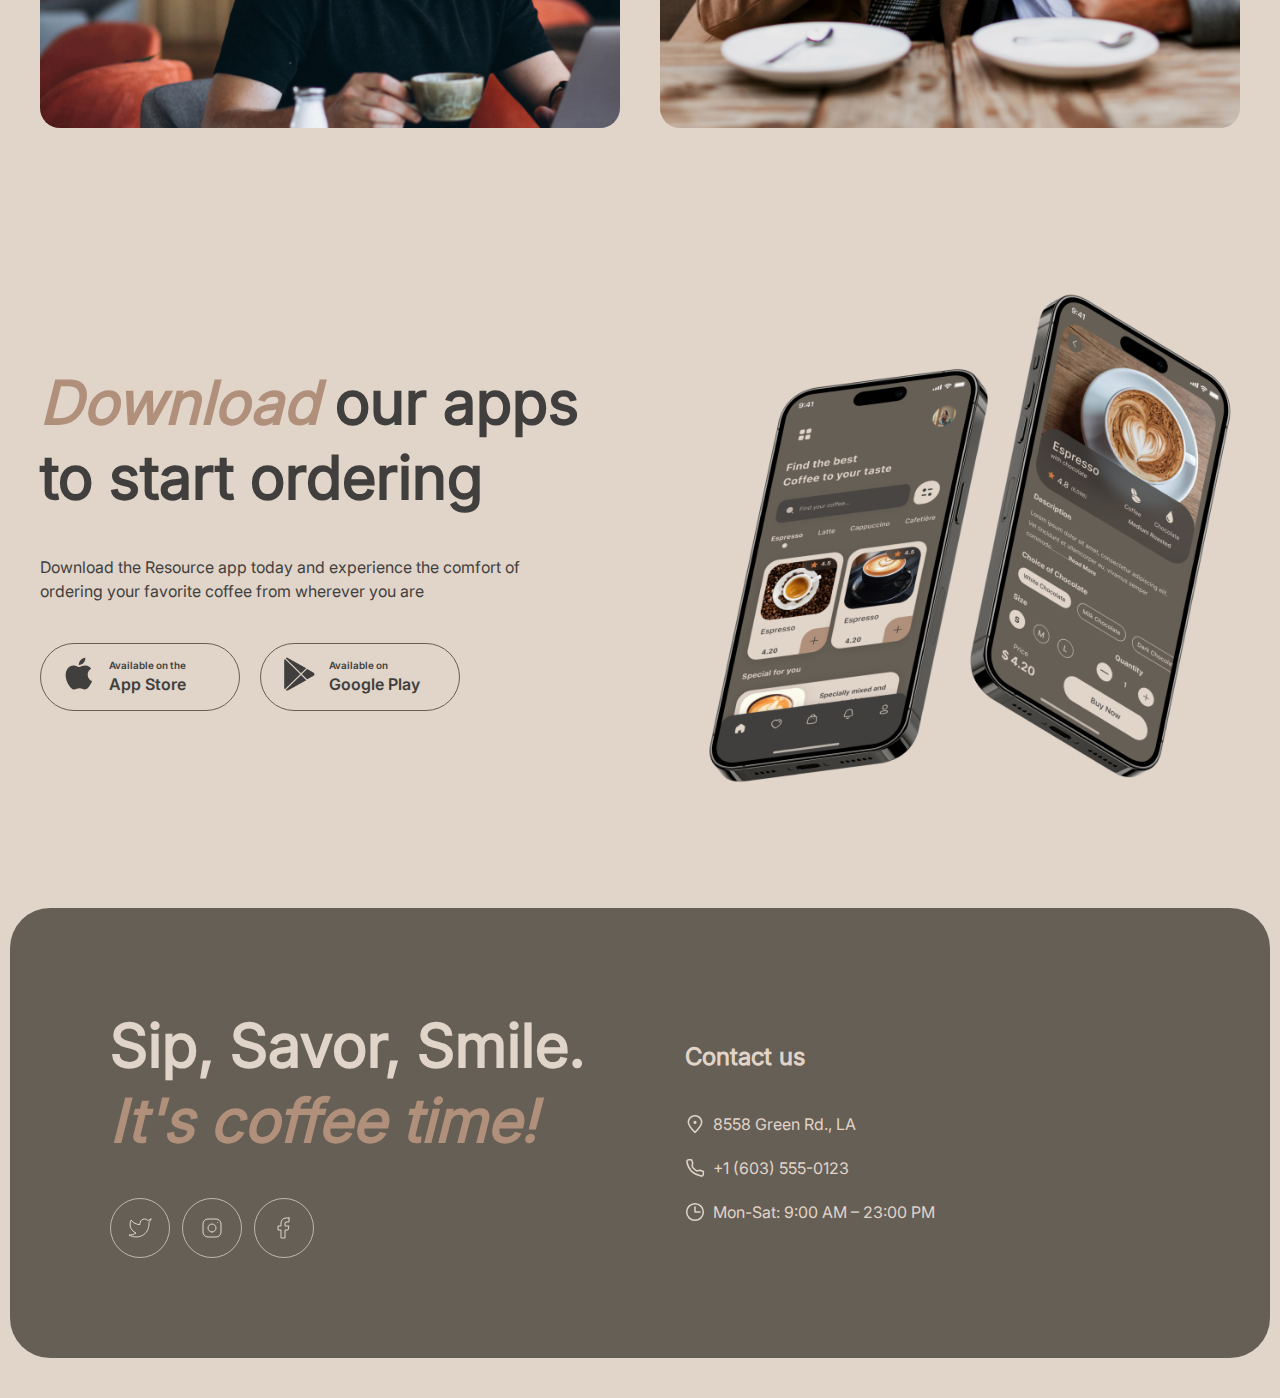
==== commit 0cec9832: "update: index new version" ====
--- a/index.html
+++ b/index.html
@@ -19,21 +19,21 @@
           </div>
           <nav class="navbar">
             <ul class="navbar-list">
-              <li class="navbar-list__item">
+              <li class="navbar-list__item underline">
                 <a href="index.html#">Favorite coffee</a>
               </li>
-              <li class="navbar-list__item">
+              <li class="navbar-list__item underline">
                 <a href="index.html#">About</a>
               </li>
-              <li class="navbar-list__item">
+              <li class="navbar-list__item underline">
                 <a href="index.html#">Mobile app</a>
               </li>
-              <li class="navbar-list__item">
+              <li class="navbar-list__item underline">
                 <a href="index.html#">Contact us</a>
               </li>
             </ul>
           </nav>
-          <a href="./menu.html" class="button_menu">
+          <a href="./menu.html" class="button_menu underline">
             <span>Menu</span>
             <img src="./media/coffee-cup.svg" alt="coffee-cup" />
           </a>
@@ -129,10 +129,10 @@
                 </svg>
               </div>
             </div>
-          <div class="bullets"></div>
-          <div class="bullets"></div>
-          <div class="bullets"></div>
-        </div>
+            <div class="bullets"></div>
+            <div class="bullets"></div>
+            <div class="bullets"></div>
+          </div>
         </div>
       </section>
       <section>
@@ -141,7 +141,7 @@
             <h2>
               Resource is
               <span class="accent_word"> the perfect and cozy place </span>where
-              you can enjoy a variety of hot beverages, relax, catch up with 
+              you can enjoy a variety of hot beverages, relax, catch up with
               friends, or get some work done.
             </h2>
           </div>
@@ -154,7 +154,7 @@
                 <img src="./media/about-3.png" />
               </div>
             </div>
-          
+
             <div class="picblock-right">
               <div class="imgpic-hidden">
                 <img src="./media/about-2.png" />
@@ -164,7 +164,7 @@
               </div>
             </div>
           </div>
-         
+        </div>
       </section>
 
       <section class="section-app">
@@ -328,14 +328,14 @@
                 <a
                   target="_blank"
                   href="https://www.google.com/maps/dir/%D0%94%D0%BE%D1%81+%D0%9B%D0%BE%D0%BC%D0%B0%D1%81+Dos+Lomas/50.906,34.793992/@-51.9264527,-60.2954743,8.68z/data=!4m8!4m7!1m5!1m1!1s0xbc2ae1400f868f63:0x9d1201ed77d19d2d!2m2!1d-59.25!2d-51.783333!1m0?hl=ru&amp;entry=ttu"
-                  class="footer-contact-item underline-hover"
+                  class="footer-contact-item underline"
                 >
                   <img src="./media/pin-alt.svg" alt="pin-alt" />
                   <span class="footer-text">8558 Green Rd., LA</span>
                 </a>
                 <a
                   href="tel:+77292490039"
-                  class="footer-contact-item underline-hover"
+                  class="footer-contact-item underline"
                 >
                   <img src="./media/phone.svg" alt="phone" />
                   <span class="footer-text">+1 (603) 555-0123</span>
--- a/style/main.css
+++ b/style/main.css
@@ -223,33 +223,7 @@
   margin: 3px;
   display: inline-flex;
 }
-@media (max-width: 1000px) {
-  .navbar,
-  .button_menu {
-    display: none;
-  }
-  .slicer {
-    width: 100%;
-  }
-  .burger {
-    display: flex;
-    width: 100%;
-    padding: 10px 18px;
-    box-shadow: 0px 1px 1px rgba(0, 0, 0, 0.15);
-    border-radius: 3px;
-  }
-}
-@media (max-width: 500px) {
-  .textblock {
-    align-items: start;
-  }
-  .poli {
-    display: none;
-  }
-  .footer-box {
-    flex-direction: column;
-  }
-}
+
 .burger {
   display: none;
   justify-content: center;
@@ -262,6 +236,31 @@
   cursor: pointer;
   border: 1px solid var(--text-dark);
   border-radius: 50%;
+}
+@media (max-width: 1000px) {
+  .navbar,
+  .button_menu {
+    display: none;
+  }
+  .slicer {
+    width: 100%;
+  }
+  .burger {
+    display: flex;
+    padding: 10px 18px;
+    box-shadow: 0px 1px 1px rgba(0, 0, 0, 0.15);
+  }
+}
+@media (max-width: 500px) {
+  .textblock {
+    align-items: start;
+  }
+  .poli {
+    display: none;
+  }
+  .footer-box {
+    flex-direction: column;
+  }
 }
 .burger_icon {
   width: 16px;
@@ -307,7 +306,6 @@
 .imgpic {
   overflow: hidden;
   border-radius: 20px;
-  max-width: 660px;
   max-height: 590px;
   display: grid;
 }
@@ -410,6 +408,9 @@
     visibility: hidden;
     display: none;
   }
+  .picblock {
+    flex-direction: column;
+  }
   /* .menu-catalogue{
 grid-template-columns: repeat(2, 1fr);
   } */
@@ -423,13 +424,16 @@
     flex-direction: column;
     flex-wrap: wrap;
   }
+  .picblock {
+    flex-direction: column;
+  }
   /* .menu-catalogue{
 grid-template-columns: none;
   } */
 }
 .menu-container {
-  margin-left: 40px;
-  margin-right: 40px;
+  margin-left: 20px;
+  margin-right: 20px;
 }
 /*------------------------------------ section-app end ------------------------------------ */
 /* .appbox {
@@ -468,11 +472,9 @@
   background-color: var(--border-dark);
 }
 .fut-left {
-  width: 50%;
   color: var(--text-light);
   display: flex;
   justify-content: left;
-  text-wrap: nowrap;
   flex-direction: column;
 }
 .fut-social {
@@ -530,12 +532,23 @@
     flex-direction: column;
     align-items: flex-start;
   }
+  .footer-box h2{
+    flex-wrap: wrap;
+    overflow: hidden;
+    justify-content: space-between;
+  }
 }
 @media (max-width: 500px) {
   .footer-box {
     flex-direction: column;
     align-items: flex-start;
-  }
+    padding: 60px 16px;
+    gap: 0px
+    }
+  .fut-social {
+    margin-bottom: 40px;
+  }
+
 }
 .head-menu__buttons {
   display: flex;
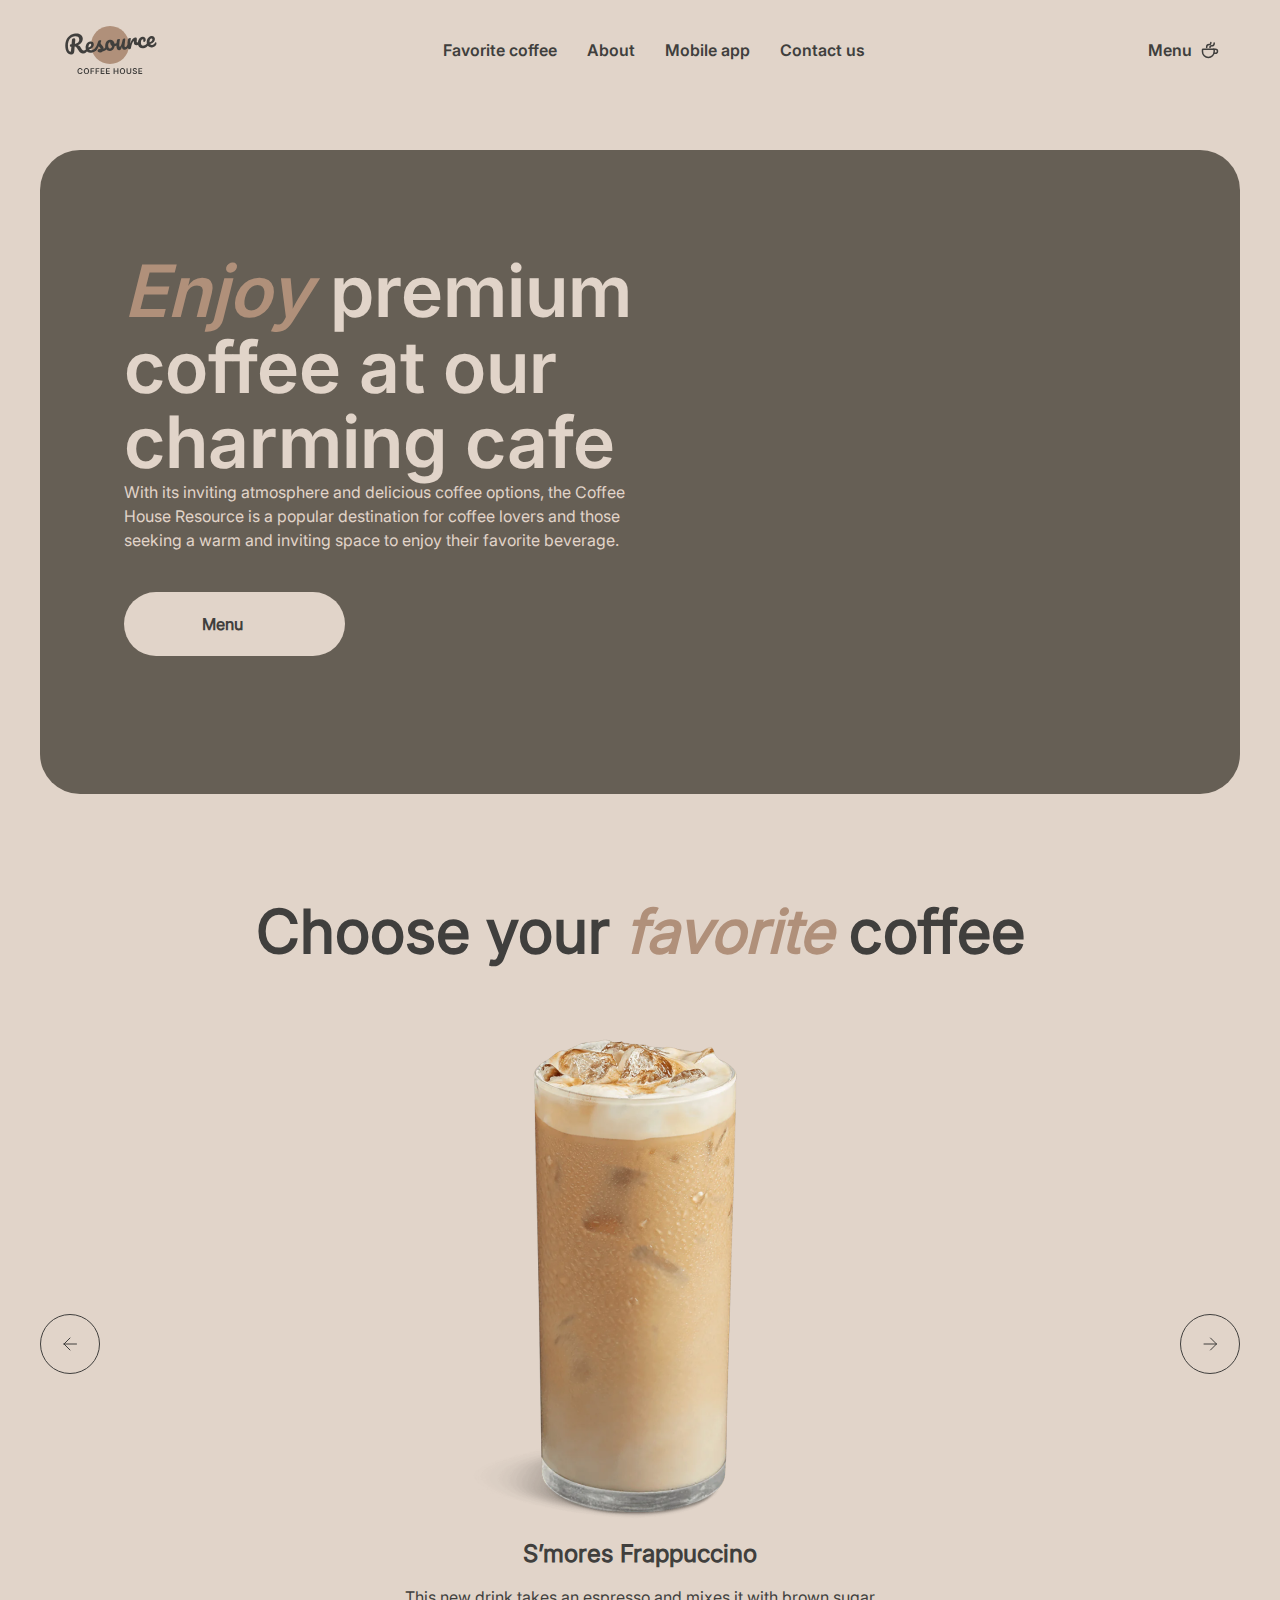
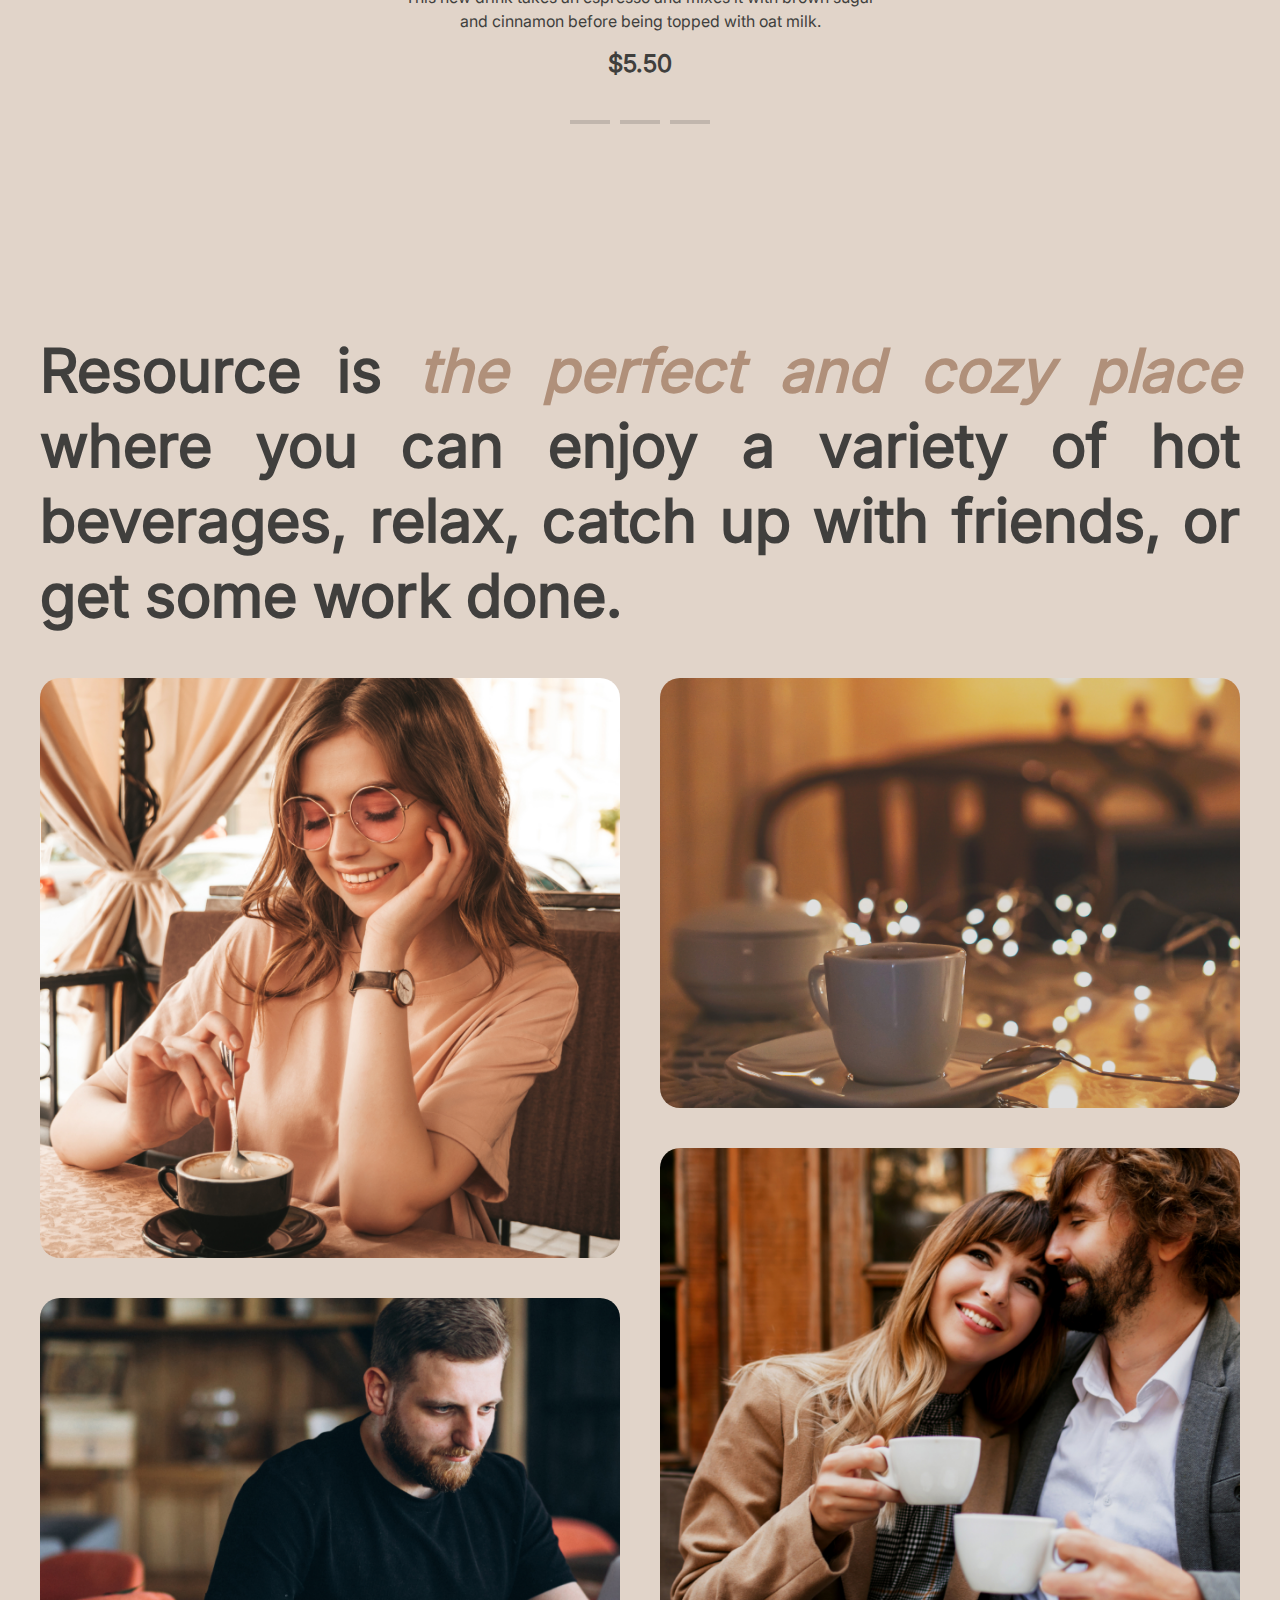
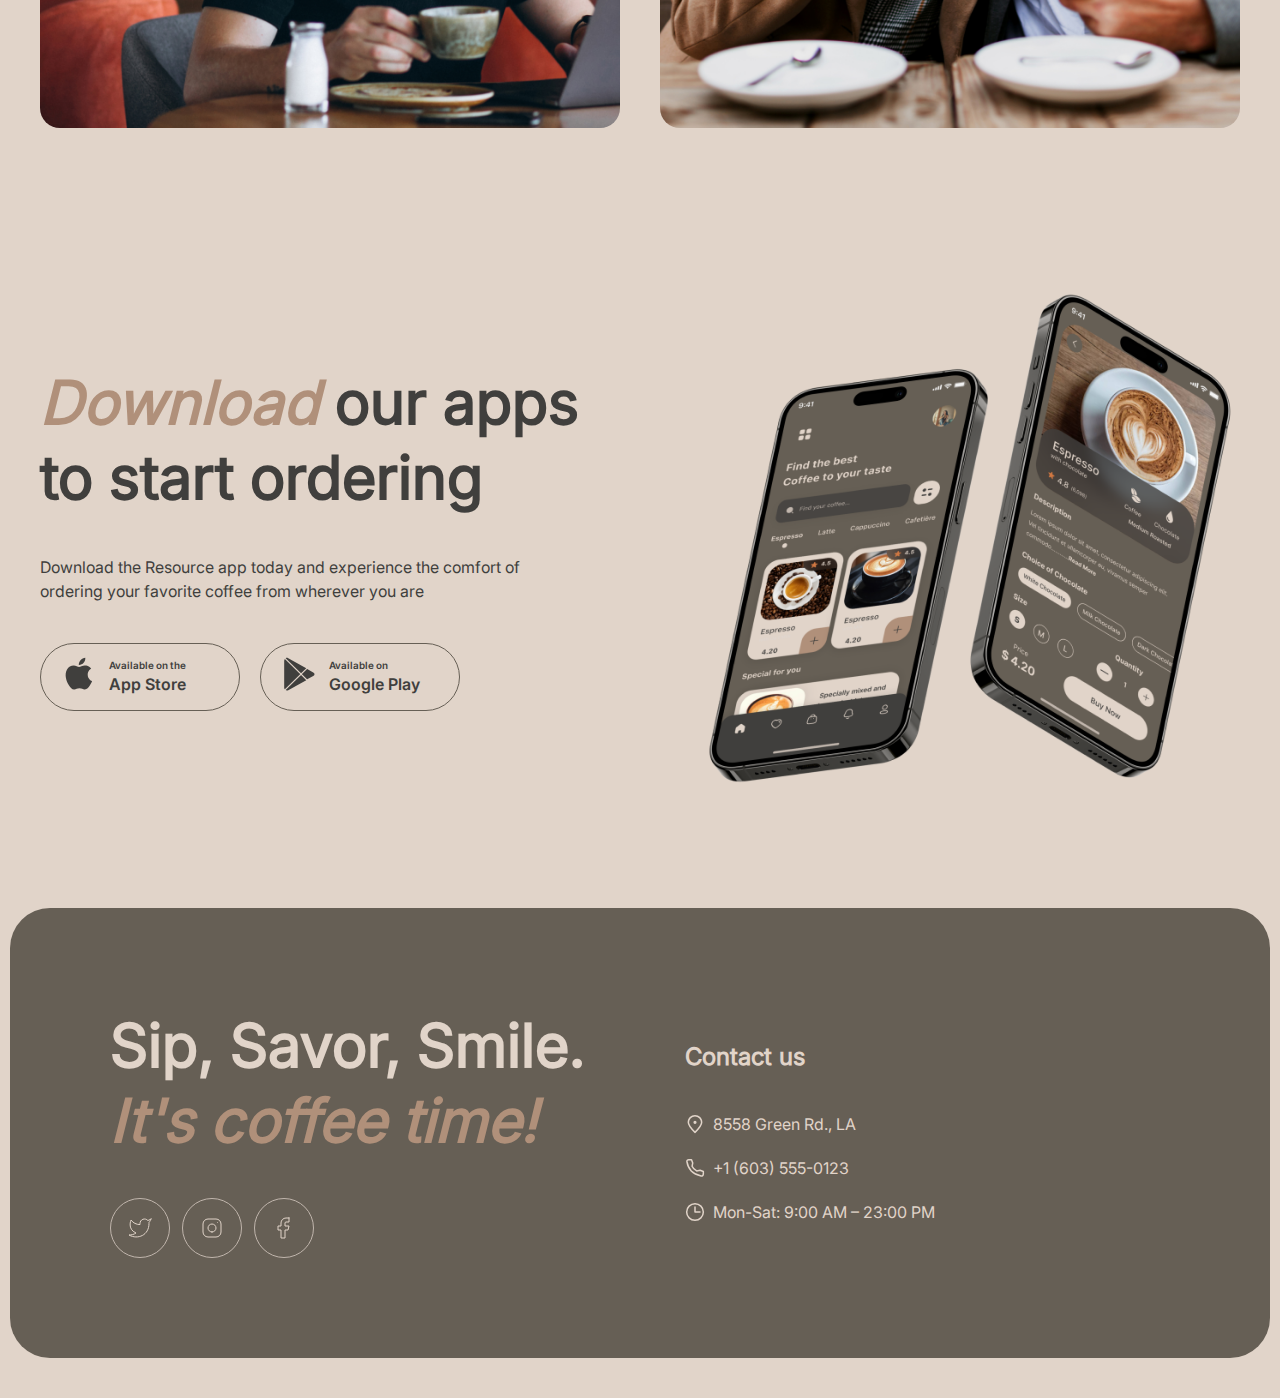
==== commit 49b45e8e: "feat:some pick" ====
--- a/index.html
+++ b/index.html
@@ -66,7 +66,7 @@
               </p>
 
               <div class="banner_button">
-                <a href="menuhtml">
+                <a href="./menu.html">
                   <span>Menu</span>
                   <img src="./media/coffee-cup.svg" alt="coffeecup" />
                 </a>
@@ -147,19 +147,19 @@
           </div>
           <div class="picblock">
             <div class="picblock-left">
-              <div class="imgpic">
+              <div class="imgpic imgpic-scale">
                 <img src="./media/about-1.png" />
               </div>
-              <div class="imgpic-hidden">
+              <div class="imgpic-hidden imgpic-scale">
                 <img src="./media/about-3.png" />
               </div>
             </div>
 
             <div class="picblock-right">
-              <div class="imgpic-hidden">
+              <div class="imgpic-hidden imgpic-scale">
                 <img src="./media/about-2.png" />
               </div>
-              <div class="imgpic">
+              <div class="imgpic imgpic-scale">
                 <img src="./media/about-4.png" />
               </div>
             </div>
--- a/style/style.css
+++ b/style/style.css
@@ -152,7 +152,7 @@
   padding: 50px 0;
 }
 @media (max-width: 1000px) {
-  .container{
+  .container {
     padding: 0 40px;
   }
 }
@@ -170,19 +170,17 @@
     font-family: "Inter-Reg";
     text-align: left;
   }
-  .container{
+  .container {
     padding: 0 16px;
   }
 }
-.container-menu{
-
+.container-menu {
 }
-.title-menu{
-display: flex;
-justify-content: center;
+.title-menu {
+  display: flex;
+  justify-content: center;
 }
-.head-text__menu{
+.head-text__menu {
   text-align: center;
   max-width: 800px;
- 
 }
--- a/style/main.css
+++ b/style/main.css
@@ -17,19 +17,46 @@
 .logo img {
 }
 .navbar {
-}
+  text-decoration: none;
+}
+
 .navbar-list {
   display: flex;
   gap: 30px;
 }
 .navbar-list__item {
-}
+  /* position: relative; */
+}
+
 .navbar-list__item a {
 }
 .button_menu {
   display: flex;
   gap: 8px;
   align-items: center;
+}
+.underline {
+  position: relative;
+}
+.underline::after {
+  content: "";
+  display: block;
+  height: 2px;
+  width: 100%;
+  position: absolute;
+  bottom: -3px;
+  left: 0;
+  background-color: var(--text-dark);
+  transform: scale(0);
+  transition: all 0.2s;
+}
+.underline:hover:after {
+  transform: scale(1);
+}
+.footer-contact-item.underline::after {
+  bottom: -3px;
+  height: 2px;
+  background-color: var(--text-light);
 }
 .menubar a {
 }
@@ -59,7 +86,6 @@
   width: 44%;
   top: 16%;
   left: 7%;
-  /* display: flex; */
   flex-direction: column;
   justify-content: space-between;
   align-items: flex-start;
@@ -68,8 +94,6 @@
   font-size: 16px;
   font-weight: 400;
   line-height: 24px;
-  /* font-family: "Inter-Reg"; */
-  /* position: absolute; */
 }
 .banner {
   display: block;
@@ -94,6 +118,28 @@
   box-sizing: border-box;
   align-items: flex-end;
   margin: 40px 0px;
+  position: relative;
+}
+.banner_button img {
+  opacity: 0;
+  transition: 0.2s;
+}
+.banner_button:hover img {
+  opacity: 1;
+}
+.banner_button span {
+  /* position: relative; */
+  display: inline-block;
+  transition: 0.2s;
+}
+.banner_button:hover span {
+  transform: translate(-5px, 0);
+}
+
+@media (max-width: 1222px) {
+  .banner_text {
+    width: fit-content;
+  }
 }
 @media (max-width: 1000px) {
   .banner_text {
@@ -121,7 +167,6 @@
 }
 
 /* ------------------------------- slider --------------------------- */
-
 .favorite {
   justify-content: space-between;
 }
@@ -213,7 +258,19 @@
   justify-content: center;
   display: flex;
   align-items: center;
-}
+  transition: 0.2s;
+  cursor: pointer;
+}
+.poli:hover {
+  background-color: var(--text-dark);
+}
+.poli path {
+  transition: 0.2s;
+}
+.poli:hover path {
+  stroke: var(--text-light);
+}
+
 .slider .bullets {
   width: 40px;
   height: 4px;
@@ -266,15 +323,9 @@
   width: 16px;
   height: 1.5px;
   background-color: var(--text-dark);
-  /* position: absolute; */
   transition: all 0.3s;
 }
-/* .burger_icon:ch2 {
-  transform: rotate(0) translate(-0, -4px);
-}
-.burger_icon:ch1 {
-  transform: rotate(0) translate(0, 4px);
-} */
+
 .textblock {
   text-align: justify;
   flex-wrap: nowrap;
@@ -287,6 +338,11 @@
 .picblock {
   display: flex;
   gap: 40px;
+  transition: 0.9s;
+  /* cursor: pointer; */
+}
+.pickblock:hover img {
+  transform: scale(0.95);
 }
 .picblock-left {
   display: flex;
@@ -304,22 +360,28 @@
   width: 100%;
 }
 .imgpic {
-  overflow: hidden;
-  border-radius: 20px;
   max-height: 590px;
   display: grid;
 }
 .imgpic-hidden {
-  overflow: hidden;
-  border-radius: 20px;
   max-width: 660px;
   max-height: 430px;
 }
-.picbox {
-  max-width: 1380px;
-  padding: 0 10px;
-  margin: 0 auto;
+.imgpic-scale {
+  border-radius: 20px;
+  overflow: hidden;
+  cursor: pointer;
+}
+.imgpic-scale img {
   height: 100%;
+  width: 100%;
+  object-fit: cover;
+  transform: scale(1.1);
+  transition: 0.2s;
+}
+
+.imgpic-scale:hover img {
+  transform: scale(1);
 }
 
 /*------------------------------------ section-app ------------------------------------ */
@@ -342,18 +404,20 @@
 }
 .app-content__text {
 }
+
 .app-button__group {
   display: flex;
   align-items: center;
   flex-wrap: wrap;
   gap: 20px;
+  transition: 0.2s;
+  cursor: pointer;
 }
 
 .app-button {
   width: 200px;
   display: flex;
   align-items: center;
-
   gap: 8px;
   color: var(--text-dark);
   gap: 12px;
@@ -362,9 +426,16 @@
   border: 1px solid var(--border-dark);
   border-radius: 100px;
   cursor: pointer;
-  transition: all 0.3s;
-}
-.app-button__svg {
+  transition: all 0.2s;
+}
+.app-button:hover {
+  background-color: var(--text-dark);
+}
+.app-button path {
+  transition: 0.2s;
+}
+.app-button:hover path {
+  fill: var(--text-light);
 }
 .app-button__text {
   display: flex;
@@ -373,6 +444,10 @@
   font-family: "Inter-bold";
   font-weight: 600;
   text-wrap: nowrap;
+  transition: all 0.2s;
+}
+.app-button:hover .app-button__text {
+  color: var(--text-light);
 }
 
 .app-button__subname {
@@ -491,8 +566,19 @@
   border-radius: 50%;
   border: 1px solid var(--border-light);
   cursor: pointer;
-  transition: all 0.3s;
-}
+  transition: all 0.2s;
+}
+
+.footer-social__border:hover {
+  background-color: var(--text-light);
+}
+.footer-social__border path {
+  transition: 0.2s;
+}
+.footer-social__border:hover path {
+  stroke: var(--text-dark);
+}
+
 .fut-right {
   display: flex;
   justify-content: right;
@@ -532,7 +618,7 @@
     flex-direction: column;
     align-items: flex-start;
   }
-  .footer-box h2{
+  .footer-box h2 {
     flex-wrap: wrap;
     overflow: hidden;
     justify-content: space-between;
@@ -543,12 +629,11 @@
     flex-direction: column;
     align-items: flex-start;
     padding: 60px 16px;
-    gap: 0px
-    }
+    gap: 0px;
+  }
   .fut-social {
     margin-bottom: 40px;
   }
-
 }
 .head-menu__buttons {
   display: flex;
@@ -561,6 +646,7 @@
   display: flex;
   align-items: center;
   gap: 8px;
+  font-weight: 600;
   border-radius: 100px;
   background-color: transparent;
   border: 1px solid var(--border-light);
@@ -568,6 +654,9 @@
   cursor: pointer;
   transition: all 0.3s;
 }
+.button-item__menu:hover span{
+color: var(--text-light);
+}
 .button-item {
   display: flex;
   justify-content: center;
@@ -576,6 +665,7 @@
   height: 30px;
   border-radius: 50%;
   background-color: var(--border-light);
+  cursor: pointer;
   transition: all 0.3s;
 }
 .menu-catalogue {
@@ -626,3 +716,6 @@
 .card-menu.active {
   display: grid;
 }
+.button-item__menu:hover {
+  background-color: var(--border-dark);
+}
